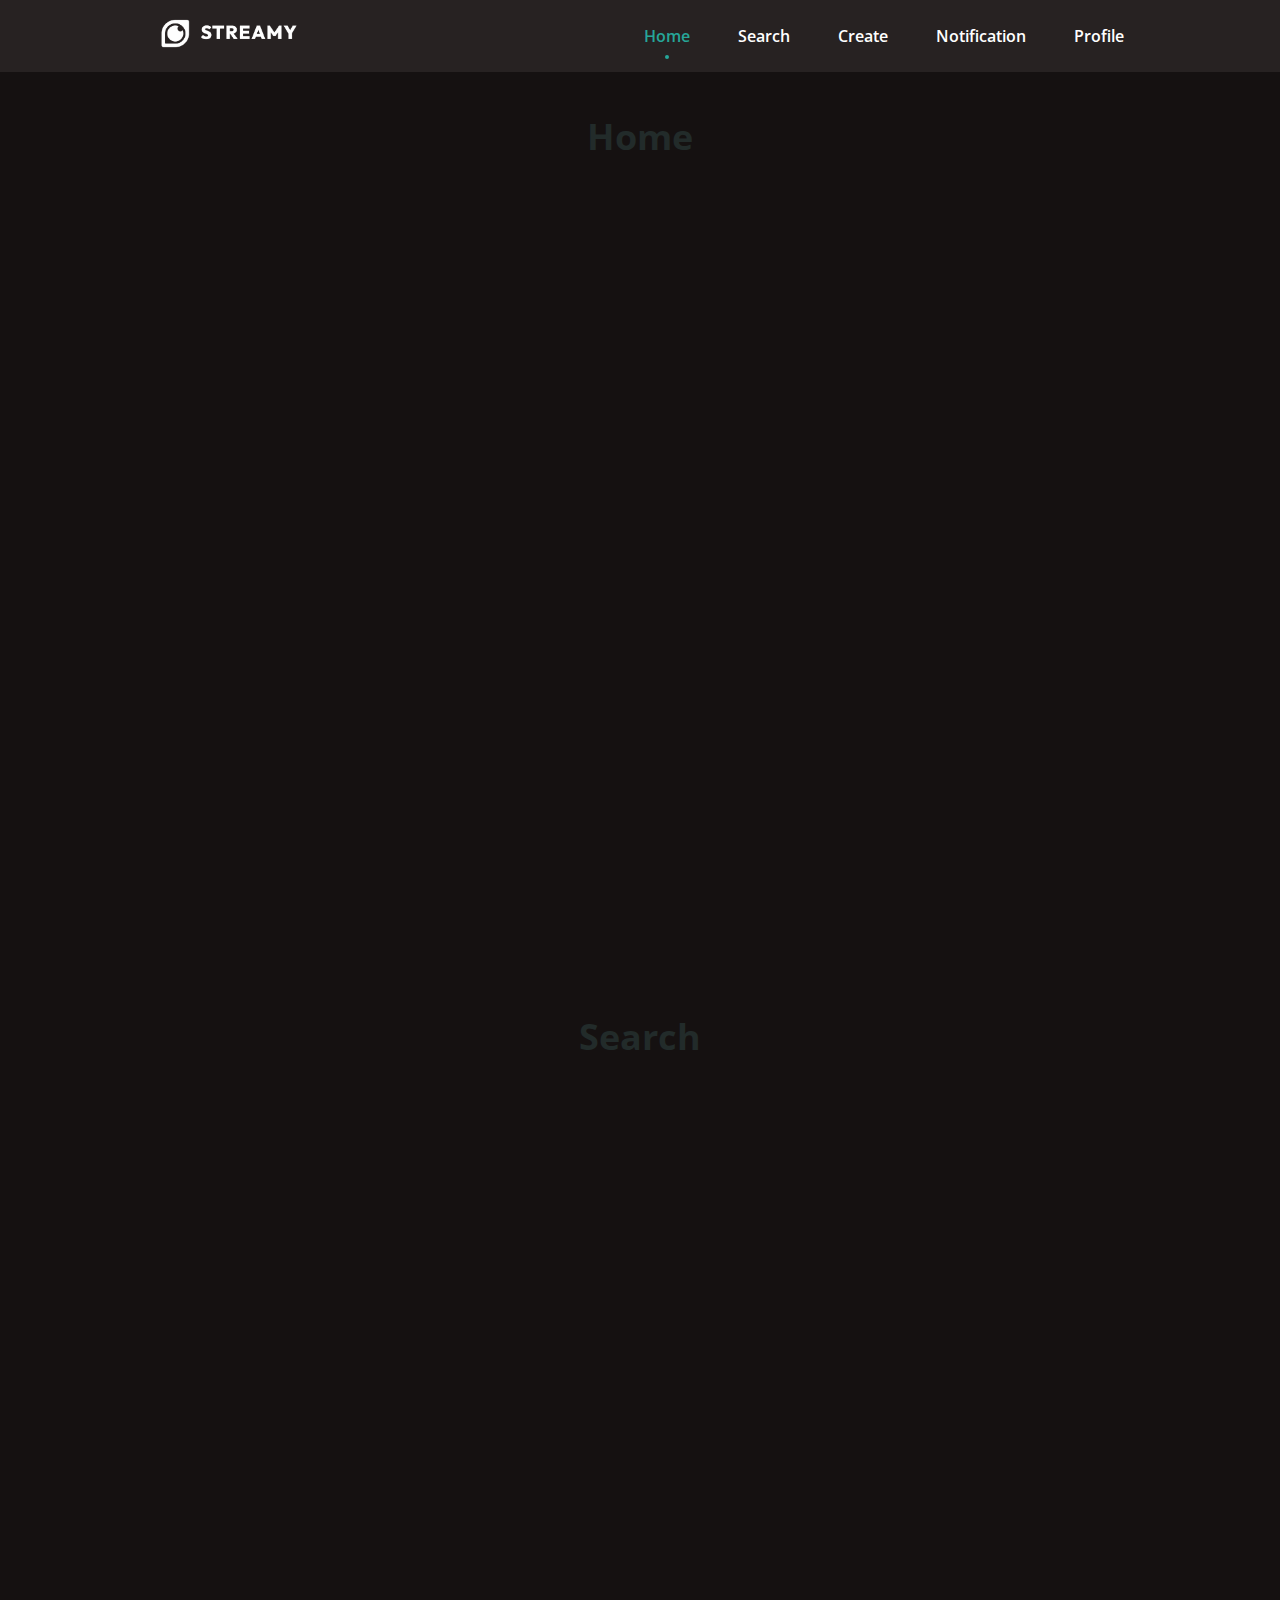
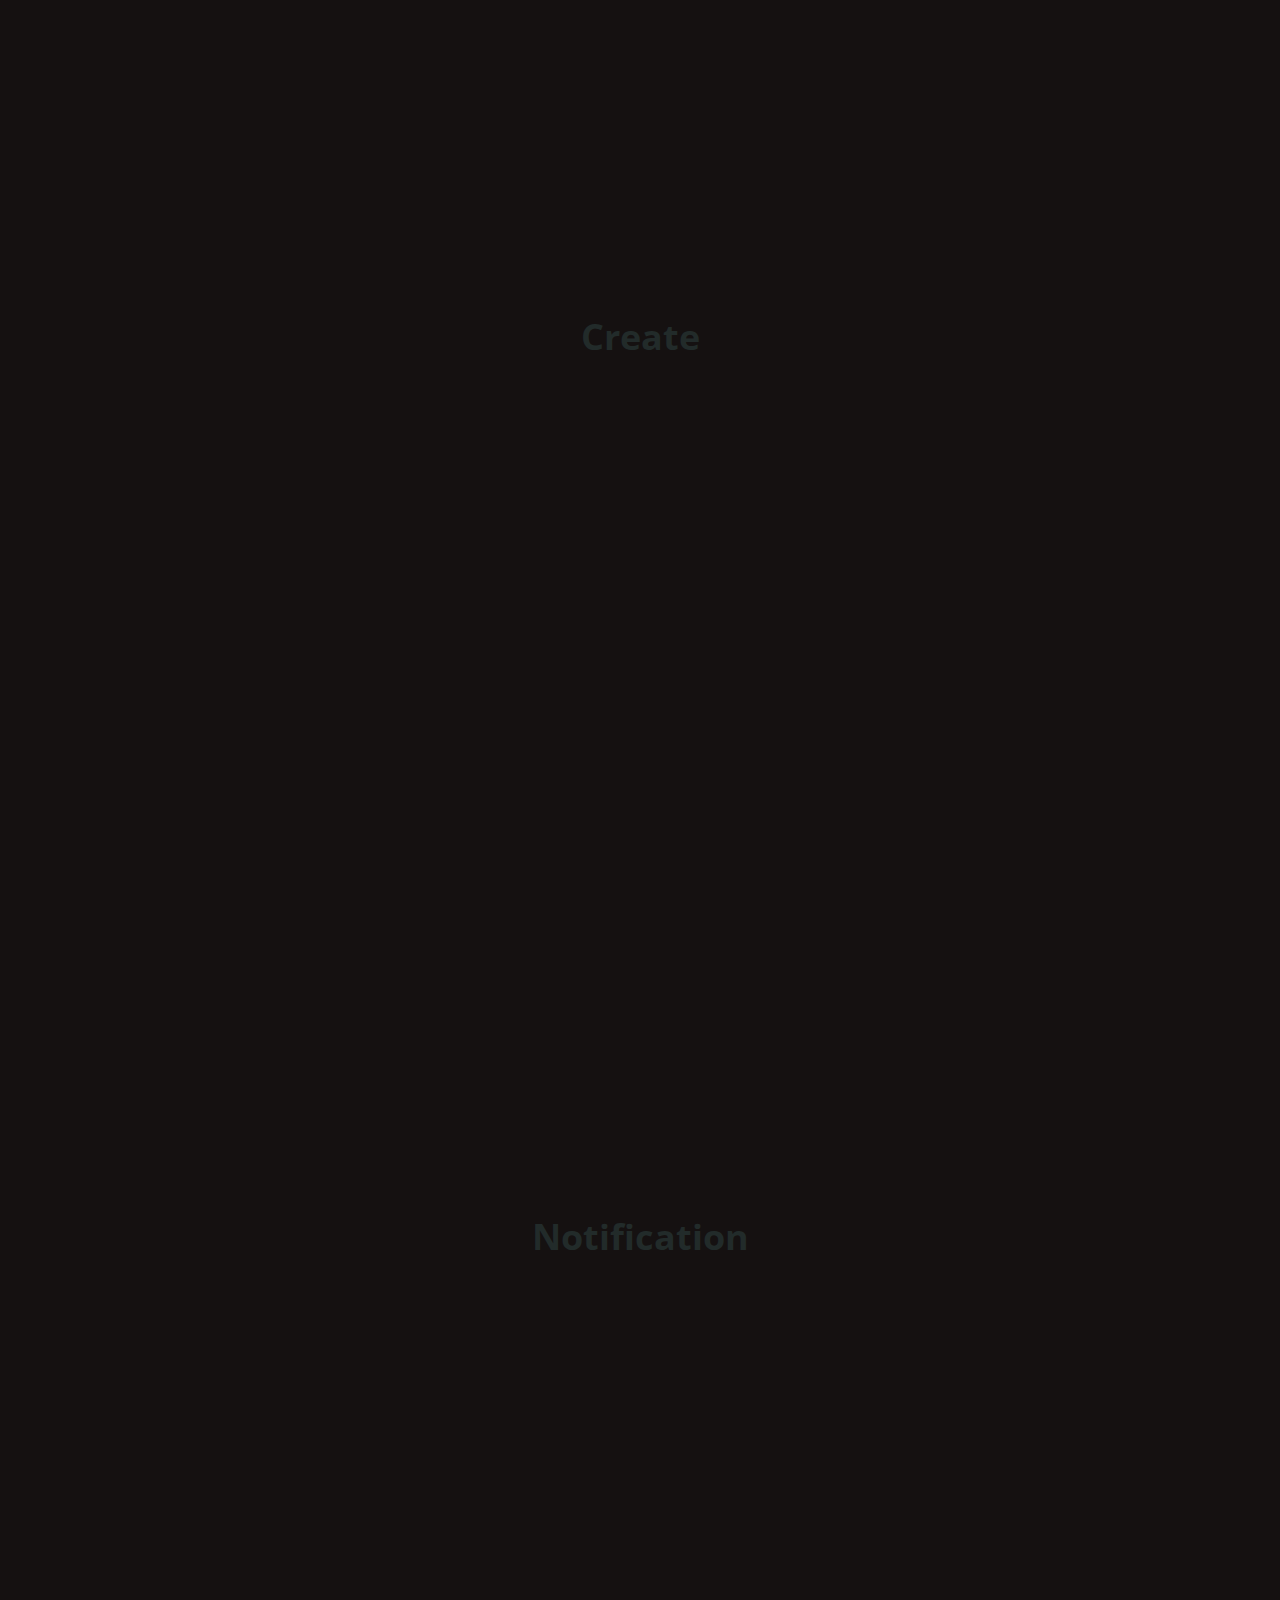
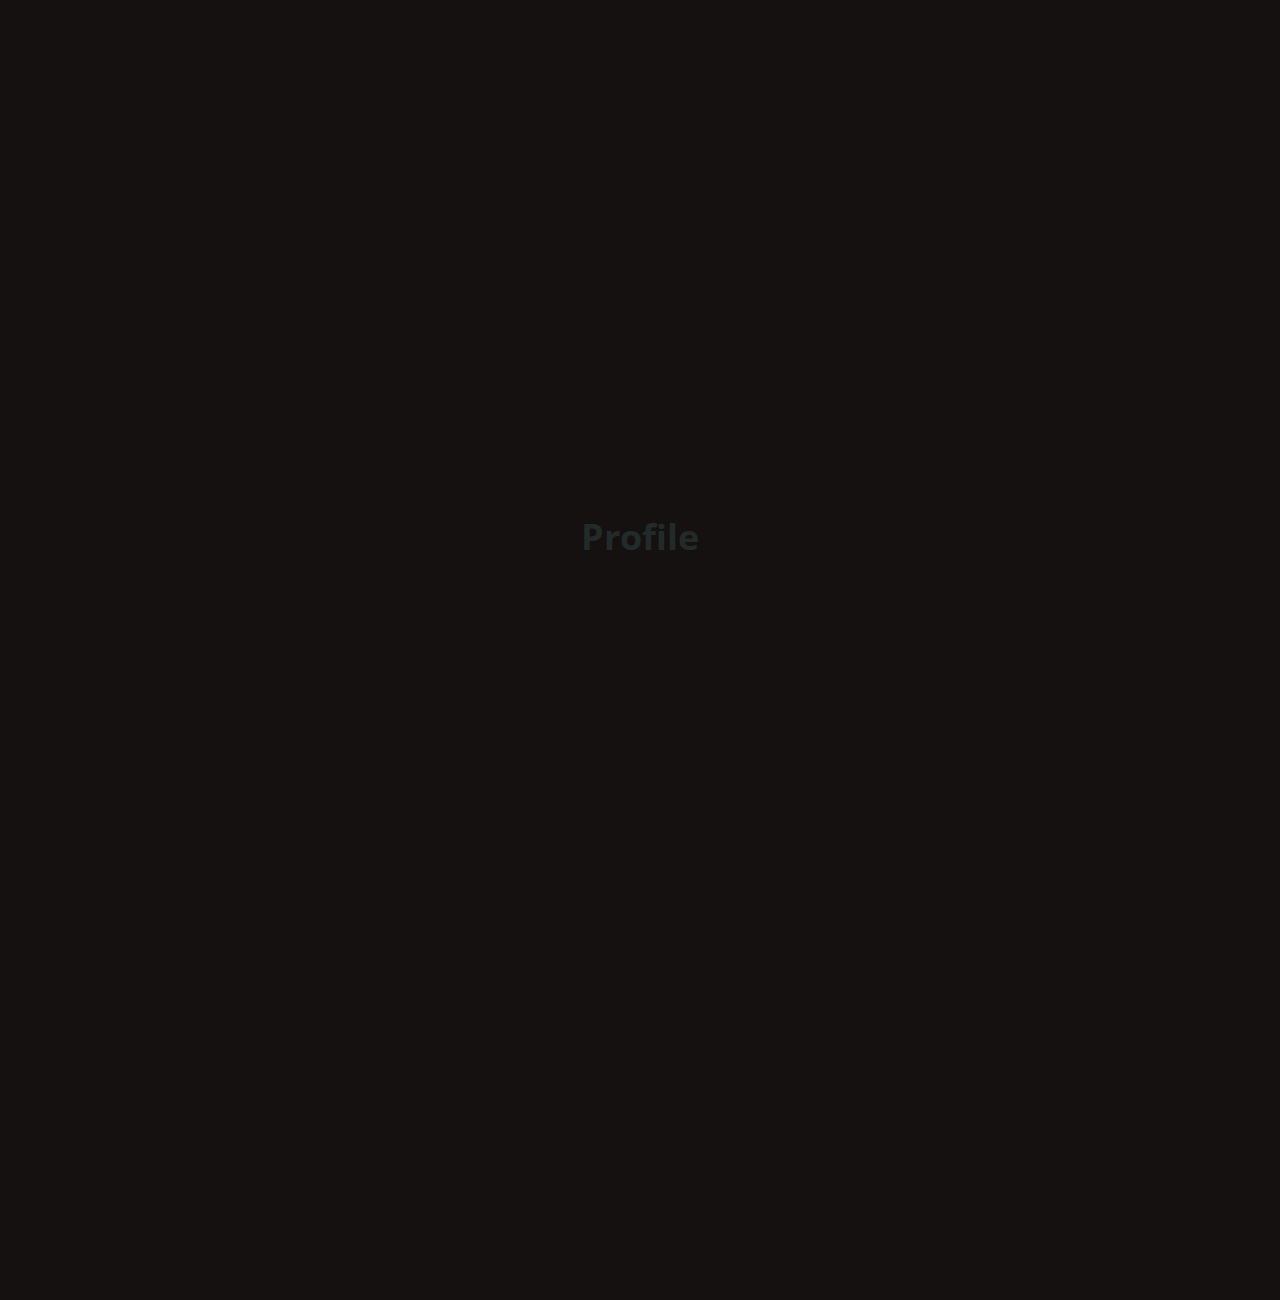
==== app/index.html @ d418811a "first" ====
<!DOCTYPE html>
    <html lang="en">
    <head>
        <meta charset="UTF-8">
        <meta name="viewport" content="width=device-width, initial-scale=1.0">

        <!--=============== BOXICONS ===============-->
        <link rel="stylesheet" href="https://cdn.jsdelivr.net/npm/boxicons@latest/css/boxicons.min.css">

        <!--=============== CSS ===============-->
        <link rel="stylesheet" href="assets/css/styles.css">

        <title>Streamy</title>
    </head>
    <body>
        <!--=============== HEADER ===============-->
        <header class="header" id="header">
            <nav class="nav container">
                <a href="#" class="nav__logo">
                    <img src="./assets/img/logo1.png" alt="Streamy Logo" style="width: 30%;">
                </a>
                

                <div class="nav__menu" id="nav-menu">
                    <ul class="nav__list">
                        <li class="nav__item">
                            <a href="#home" class="nav__link active-link">
                                <i class='bx  nav__icon'><img src="./assets/img/5.png" alt="" class="nav__img"></i>
                                <span class="nav__name">Home</span>
                            </a>
                        </li>
                    

                        <li class="nav__item">
                            <a href="#search" class="nav__link">
                                <i class='bx  nav__icon'><img src="./assets/img/1.png" alt="" class="nav__img"></i>
                                <span class="nav__name">Search</span>
                            </a>
                        </li>

                        
                        <li class="nav__item">
                            <a href="#create" class="nav__link">
                                <i class='bx  nav__icon'><img src="./assets/img/3.png" alt="" class="nav__img"></i>
                                <span class="nav__name">Create</span>
                            </a>
                        </li>

                        <li class="nav__item">
                            <a href="#notification" class="nav__link">
                                <i class='bx  nav__icon'><img src="./assets/img/6.png" alt="" class="nav__img"></i>
                                <span class="nav__name">Notification</span>
                            </a>
                        </li>

                        <li class="nav__item">
                            <a href="#profile" class="nav__link">
                                <i class='bx  nav__icon'><img src="./assets/img/2.png" alt="" class="nav__img"></i>
                                <span class="nav__name">Profile</span>
                            </a>
                        </li>
                        

                    </ul>
                </div>
                
            <ul class="nav__list" id="tab">
                <li class="nav__item">
                    <a href="#trending" class="nav__link active-link" style="padding-right: 10px;" >
                        <span class="nav__name1">Trending</span>
                    </a>
                </li>

                <li class="nav__item" style="padding-right: 10px;">
                    <a href="#follow" class="nav__link">
                        <span class="nav__name1">Follow</span>
                    </a>
                </li>

                <li class="nav__item" style="padding-right: 10px;">
                    <a href="#follow" class="nav__link">
                        <span class="nav__name1">Nearby</span>
                    </a>
                </li>           
            </ul>

            </nav>
        </header>

        <main>
            <!--=============== HOME ===============-->
            <section class="container section section__height" id="home">
                <h2 class="section__title">Home</h2>
            </section>

            <!--=============== ABOUT ===============-->
            <section class="container section section__height" id="search">
                <h2 class="section__title">Search</h2>
            </section>

            <!--=============== SKILLS ===============-->
            <section class="container section section__height" id="create">
                <h2 class="section__title">Create</h2>
            </section>

            <!--=============== PORTFOLIO ===============-->
            <section class="container section section__height" id="notification">
                <h2 class="section__title">Notification</h2>
            </section>

            <!--=============== CONTACTME ===============-->
            <section class="container section section__height" id="profile">
                <h2 class="section__title">Profile</h2>
            </section>
        </main>
        

        <!--=============== MAIN JS ===============-->
        <script src="assets/js/main.js"></script>
    </body>
</html>
---- app/assets/css/styles.css ----
/*=============== GOOGLE FONTS ===============*/
@import url("https://fonts.googleapis.com/css2?family=Open+Sans:wght@400;600&display=swap");

/*=============== VARIABLES CSS ===============*/
:root {
  --header-height: 3rem;

  /*========== Colors ==========*/
  --hue: 174;
  --sat: 63%;
  --first-color: hsl(var(--hue), var(--sat), 40%);
  --first-color-alt: hsl(var(--hue), var(--sat), 36%);
  --title-color: hsl(var(--hue), 12%, 15%);
  --text-color: hsl(var(--hue), 8%, 35%);
  --body-color: #151111;
  --container-color: #272222;

  /* --container-color: #151111; */
  /*========== Font and typography ==========*/
  --body-font: 'Open Sans', sans-serif;
  --h1-font-size: 1.5rem;
  --normal-font-size: .938rem;
  --tiny-font-size: .625rem;

  /*========== z index ==========*/
  --z-tooltip: 10;
  --z-fixed: 100;
}

@media screen and (min-width: 968px) {
  :root {
    --h1-font-size: 2.25rem;
    --normal-font-size: 1rem;
  }
}

/*=============== BASE ===============*/
* {
  box-sizing: border-box;
  padding: 0;
  margin: 0;
}

html {
  scroll-behavior: smooth;
}

body {
  margin: var(--header-height) 0 0 0;
  font-family: var(--body-font);
  font-size: var(--normal-font-size);
  background-color: var(--body-color);
  color: var(--text-color);
}

ul {
  list-style: none;
}

a {
  text-decoration: none;
}

img {
  max-width: 100%;
  height: auto;
}

/*=============== REUSABLE CSS CLASSES ===============*/
.section {
  padding: 4.5rem 0 2rem;
}

.section__title {
  font-size: var(--h1-font-size);
  color: var(--title-color);
  text-align: center;
  margin-bottom: 1.5rem;
}

.section__height {
  height: 100vh;
}

/*=============== LAYOUT ===============*/
.container {
  max-width: 968px;
  margin-left: 1rem;
  margin-right: 1rem;
}

/*=============== HEADER ===============*/
.header {
  position: fixed;
  top: 0;
  left: 0;
  width: 100%;
  background-color: var(--container-color);
  z-index: var(--z-fixed);
  transition: .4s;
}

/*=============== NAV ===============*/
.nav {
  height: var(--header-height);
  display: flex;
  justify-content: space-between;
  align-items: center;
}

.nav__img {
  width: 32px;
  border-radius: 50%;
}

.nav__logo {
  color: var(--title-color);
  font-weight: 600;
}

@media screen and (max-width: 767px) {
  .nav__menu {
    position: fixed;
    bottom: 0;
    left: 0;
    background-color: var(--container-color);
    box-shadow: 0 -1px 12px hsla(var(--hue), var(--sat), 15%, 0.15);
    width: 100%;
    height: 4rem;
    padding: 0 1rem;
    display: grid;
    align-content: center;
    border-radius: 1.25rem 1.25rem 0 0;
    transition: .4s;
  }
}

.nav__list, 
.nav__link {
  display: flex;
}

.nav__link {
  flex-direction: column;
  align-items: center;
  row-gap: 4px;
  color:#fff;
  font-weight: 600;
}

.nav__list {
  justify-content: space-around;
}

.nav__name {
  font-size: var(--tiny-font-size);
  /* display: none;*/ /* Minimalist design, hidden labels */
}



.nav__icon {
  font-size: 1.5rem;
}

/*Active link*/
.active-link {
  position: relative;
  color: var(--first-color);
  transition: .3s;
}

/* Minimalist design, active link */
/* .active-link::before{
  content: '';
  position: absolute;
  bottom: -.5rem;
  width: 4px;
  height: 4px;
  background-color: var(--first-color);
  border-radius: 50%;
} */

/* Change background header */
.scroll-header {
  box-shadow: 0 1px 12px hsla(var(--hue), var(--sat), 15%, 0.15);
}

/*=============== MEDIA QUERIES ===============*/
/* For small devices */
/* Remove if you choose, the minimalist design */
@media screen and (max-width: 320px) {
  .nav__name {
    display: none;
  }
}

/* For medium devices */
@media screen and (min-width: 576px) {
  .nav__list {
    justify-content: center;
    column-gap: 3rem;
  }
}

@media screen and (max-width: 768px) {
  .nav__name {
      display: none;
  }
}


@media screen and (min-width: 767px) {
  body {
    margin: 0;
  }
  .section {
    padding: 7rem 0 2rem;
  }
  .nav {
    height: calc(var(--header-height) + 1.5rem); /* 4.5rem */
  }
  .nav__img {
    display: none;
  }
  .nav__icon {
    display: none;
  }
  .nav__name {
    font-size: var(--normal-font-size);
    color
    /* display: block; */ /* Minimalist design, visible labels */
  }
  .nav__link:hover {
    color: var(--first-color);
  }

  /* First design, remove if you choose the minimalist design */
  .active-link::before {
    content: '';
    position: absolute;
    bottom: -.75rem;
    width: 4px;
    height: 4px;
    background-color: var(--first-color);
    border-radius: 50%;
  }

  /* Minimalist design */
  /* .active-link::before{
      bottom: -.75rem;
  } */
}

/* For large devices */
@media screen and (min-width: 1024px) {
  .container {
    margin-left: auto;
    margin-right: auto;
  }
}


/* Media query untuk layar ponsel */
@media screen and (max-width: 768px) {
  #tab {
    display: flex; /* Mengatur kontainer ul menggunakan flexbox */
    justify-content: space-between; /* Menyebarkan item-item di sepanjang kontainer */
    padding: 0; 
    gap: 20px;
    font-size:12px;/* Menghilangkan padding untuk menghindari spasi di sisi */
  }
}

/* Media query untuk layar laptop */
@media screen and (min-width: 769px) {
  #tab {
      display: none; /* Sembunyikan elemen di layar laptop */
  }
}
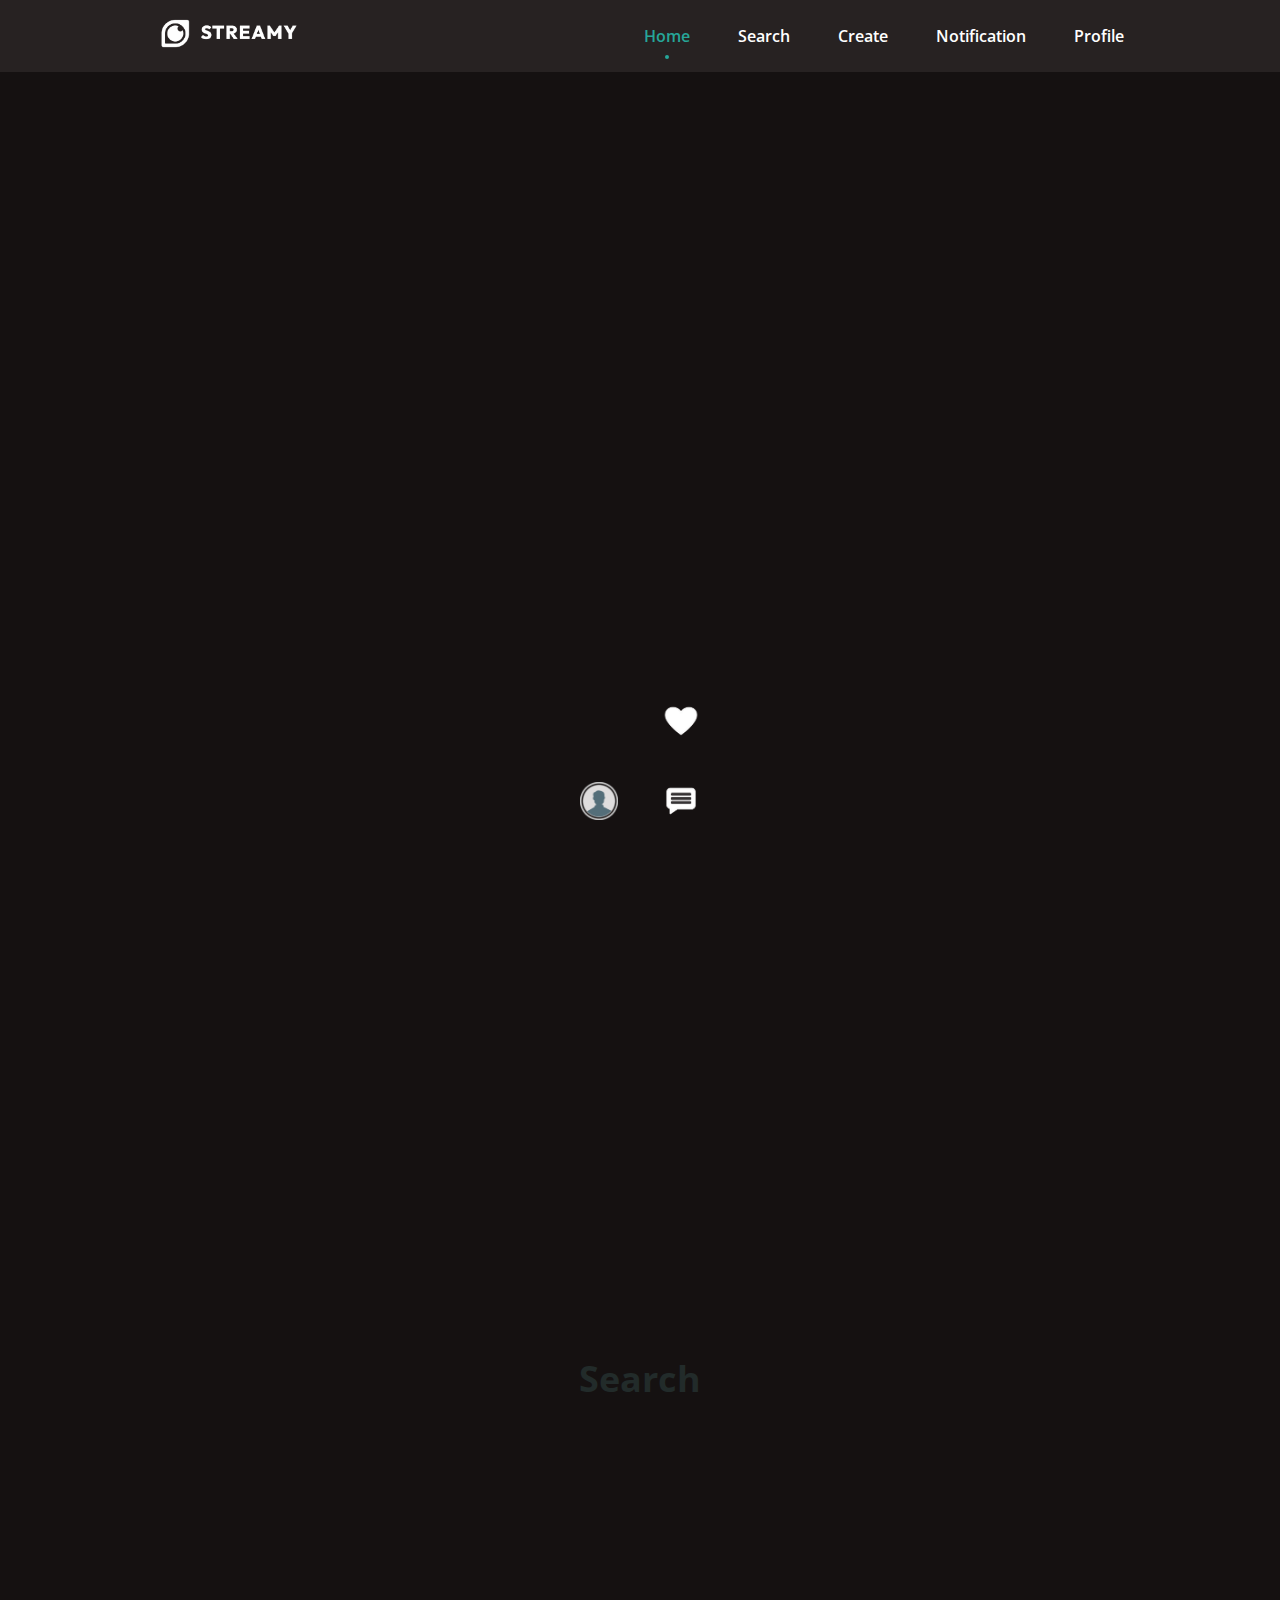
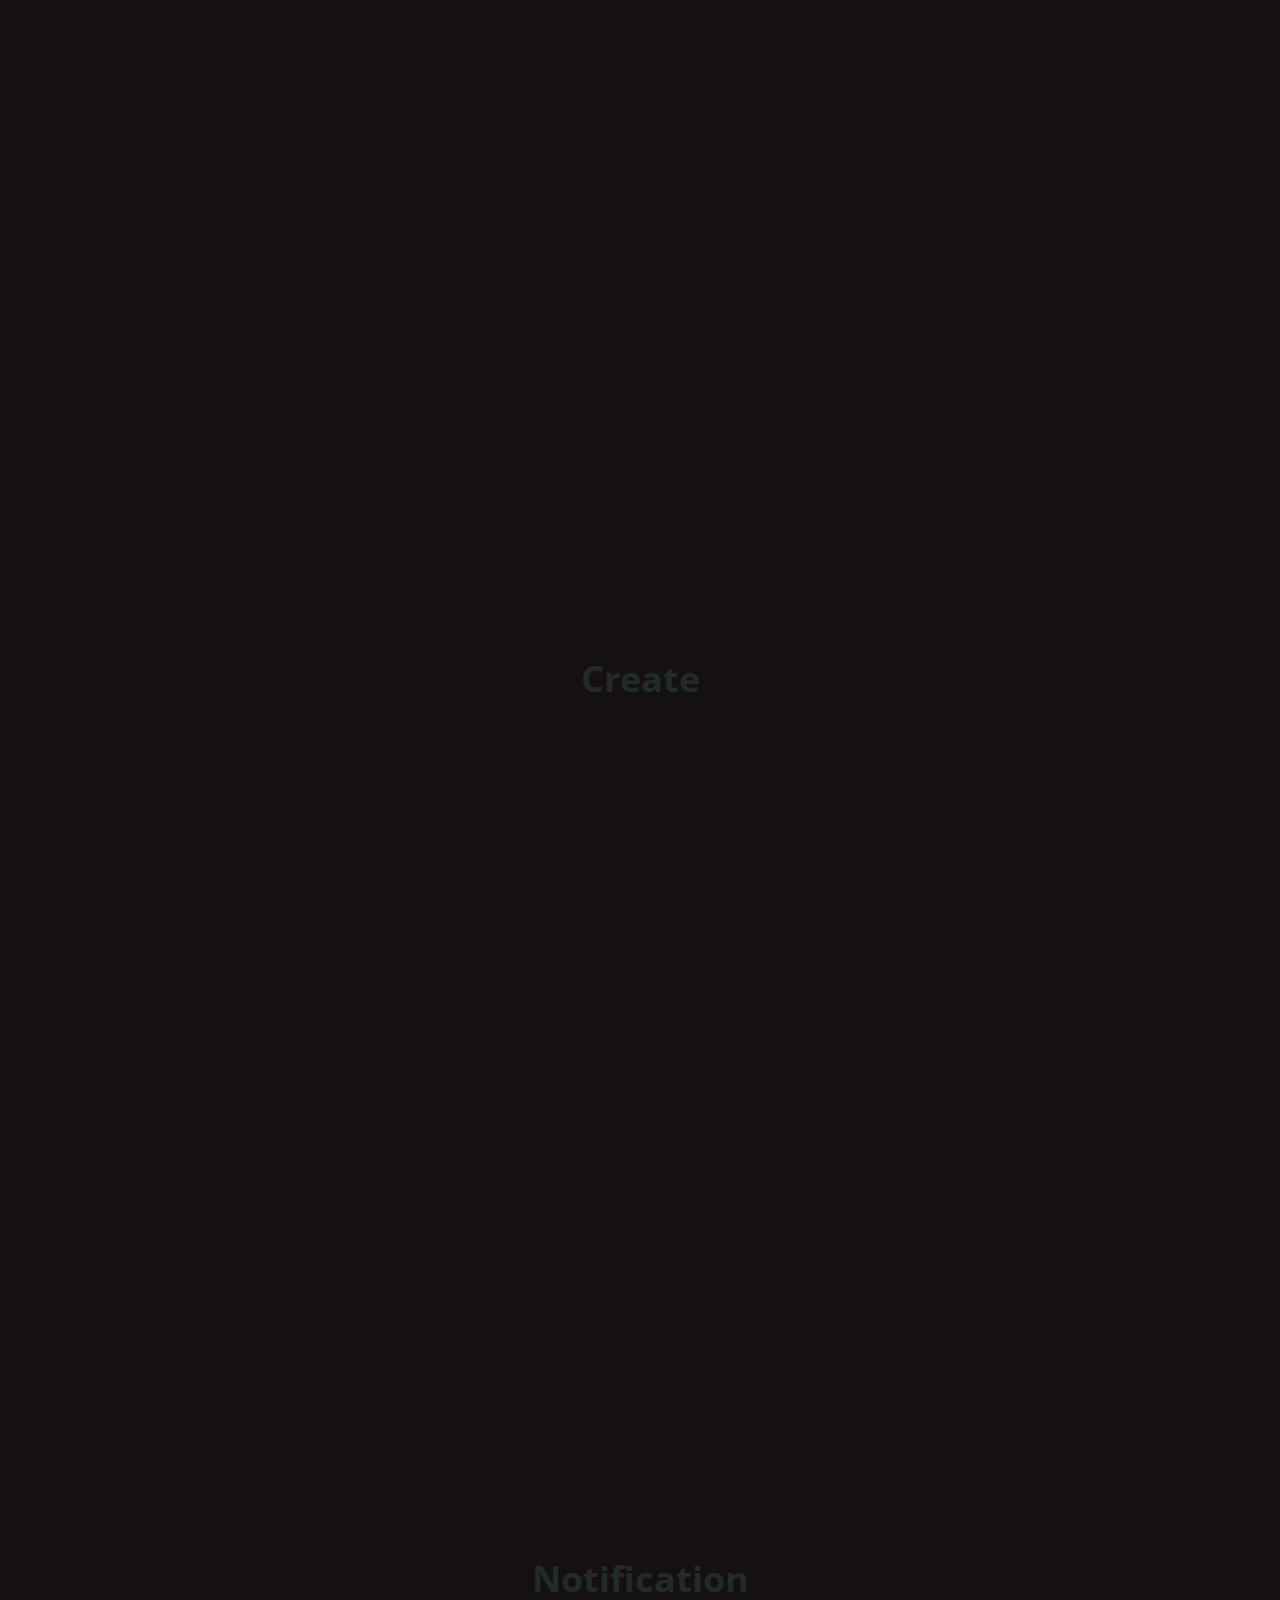
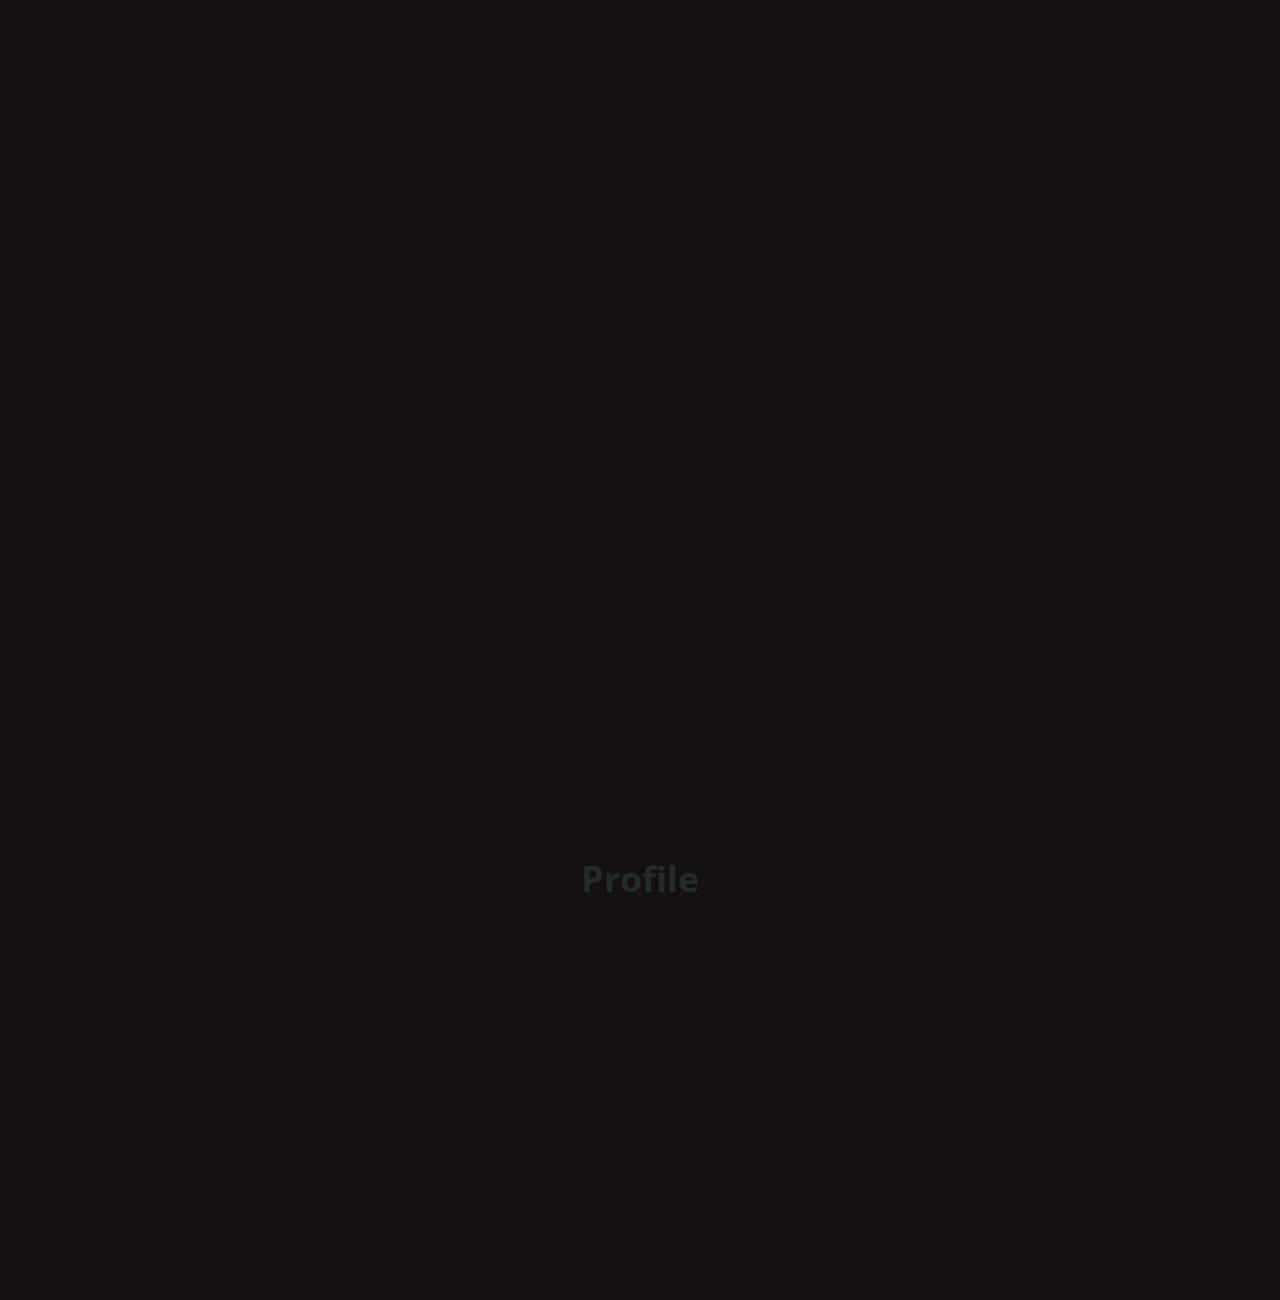
==== commit 1c6de7a9: "video3" ====
--- a/app/index.html
+++ b/app/index.html
@@ -90,7 +90,22 @@
         <main>
             <!--=============== HOME ===============-->
             <section class="container section section__height" id="home">
-                <h2 class="section__title">Home</h2>
+                <div class="video-container">
+                    <div class="icon-container">
+                        <img src="./assets/img/like.png" alt="" class="icon icon1">
+                       
+                    </div>
+                    <div class="icon-container">
+                        <img src="./assets/img/comen.png" alt="" class="icon icon2">
+                 
+                    </div>
+                    <div class="icon-container">
+                        <img src="./assets/img/2.png" alt="" class="icon icon3">
+                    </div>
+                    <video  autoplay loop muted >
+                        <source src="./assets/img/pantai.mp4" type="video/mp4">
+                    </video>            
+                </div>
             </section>
 
             <!--=============== ABOUT ===============-->
--- a/app/assets/css/styles.css
+++ b/app/assets/css/styles.css
@@ -87,6 +87,10 @@
   max-width: 968px;
   margin-left: 1rem;
   margin-right: 1rem;
+  display: flex;
+  justify-content: center;
+  align-items: center;
+  height: 100vh; 
 }
 
 /*=============== HEADER ===============*/
@@ -278,3 +282,67 @@
       display: none; /* Sembunyikan elemen di layar laptop */
   }
 }
+
+
+.video-container {
+      max-width: 100%; /* agar video tidak melebihi lebar layar */
+  }
+
+  .video-container video {
+      position: absolute;
+      top: 0;
+      left: 0;
+      width: 100%;
+      height: 100%;
+  }
+
+  .icon {
+    position: absolute;
+    z-index: 10;
+    cursor:pointer; /* Ensure the icons appear above the video */
+}
+
+.icon1 {
+  bottom: 160px; /* Adjust the distance from the top for the first icon */
+  right: 580px  ;
+    width:3%; /* Adjust the distance from the left for the first icon */
+}
+
+.icon2 {
+    bottom: 80px; /* Adjust the distance from the bottom for the second icon */
+    right: 580px;
+    width:3%; /* Adjust the distance from the right for the second icon */
+}
+
+.icon3 {
+  bottom: 80px; /* Adjust the distance from the bottom for the second icon */
+  left: 580px;
+  width:3%; /* Adjust the distance from the right for the second icon */
+}
+
+
+  @media screen and (max-width: 768px) {
+      .video-container {
+          max-width: none; /* lepaskan batasan lebar */
+      }
+
+      .icon1 {
+        bottom: 150px; /* Adjust the distance from the top for the first icon */
+        right: 20px;
+          width:10%; /* Adjust the distance from the left for the first icon */
+      }
+      
+      .icon2 {
+          bottom: 80px; /* Adjust the distance from the bottom for the second icon */
+          right: 20px;
+          width:10%; /* Adjust the distance from the right for the second icon */
+      }
+      
+      .icon3 {
+        bottom: 80px; /* Adjust the distance from the bottom for the second icon */
+        left: 20px;
+        width:10%; /* Adjust the distance from the right for the second icon */
+      }
+  }
+
+
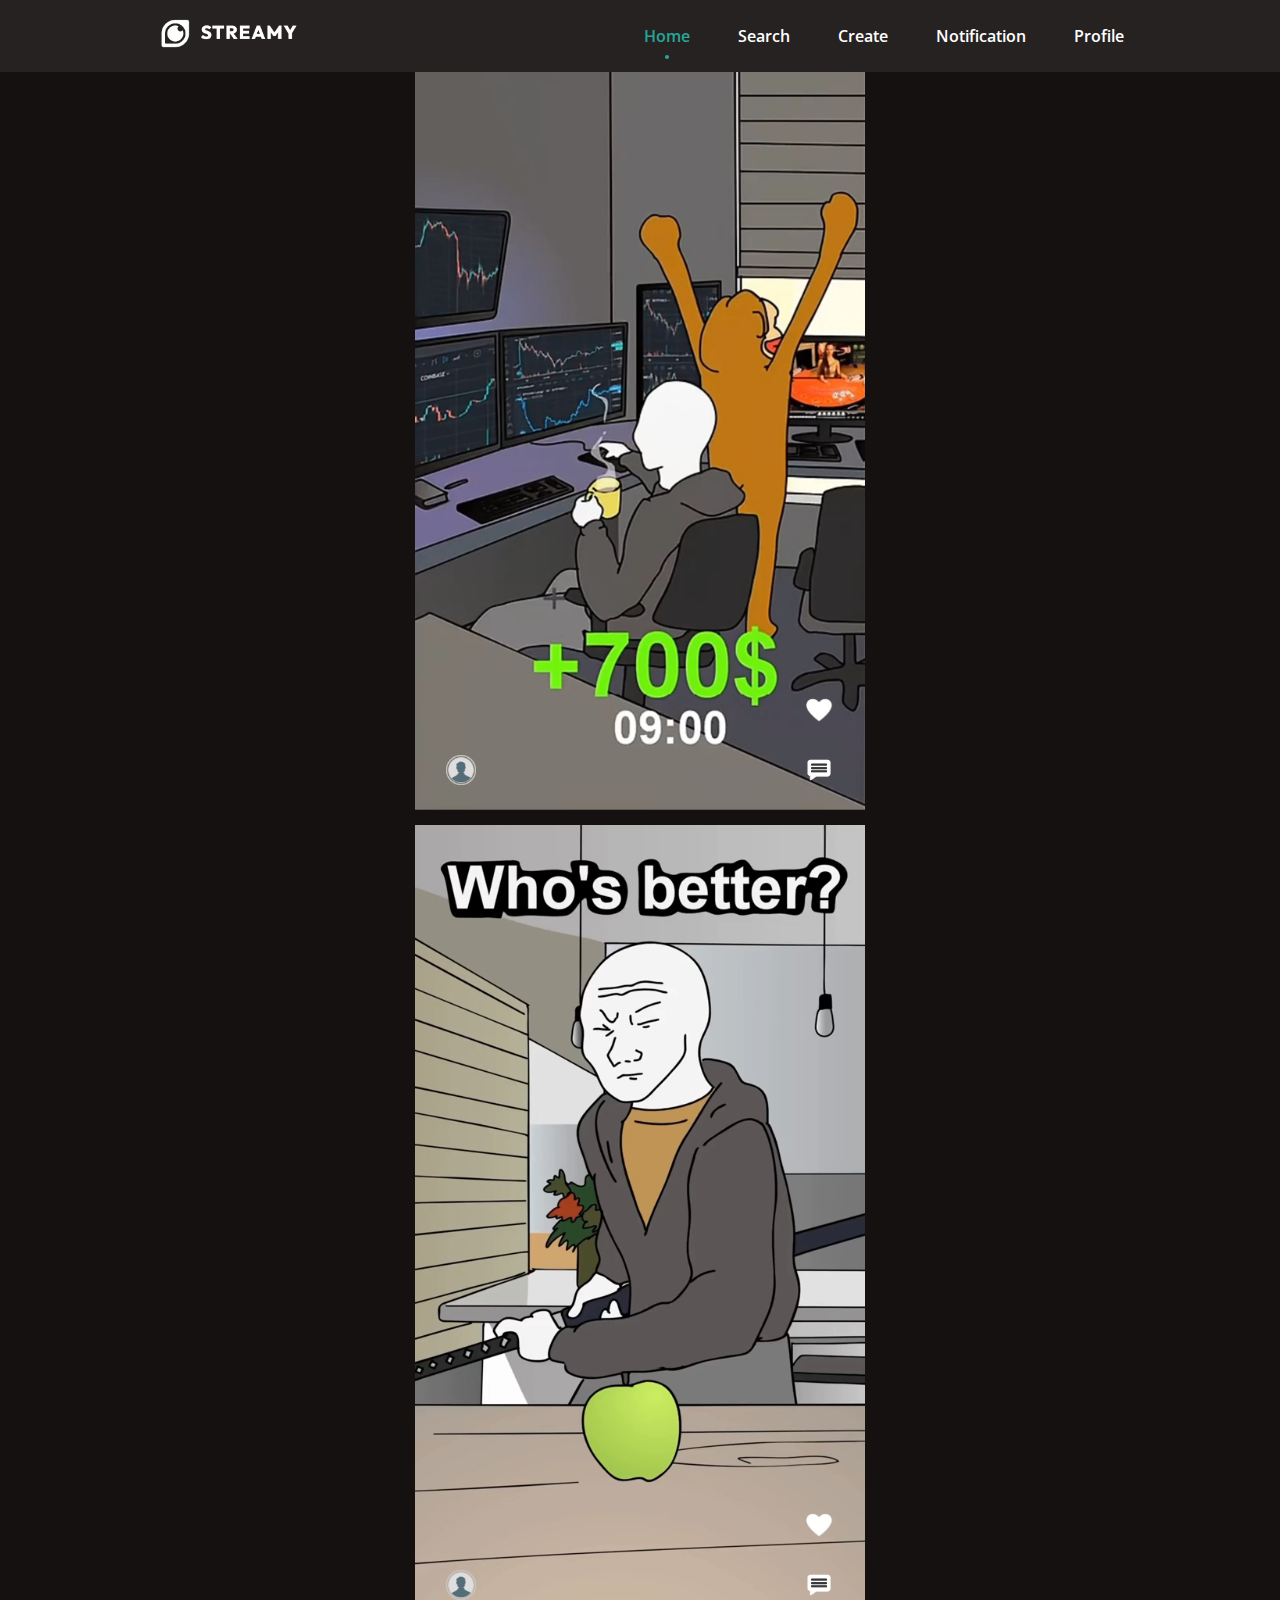
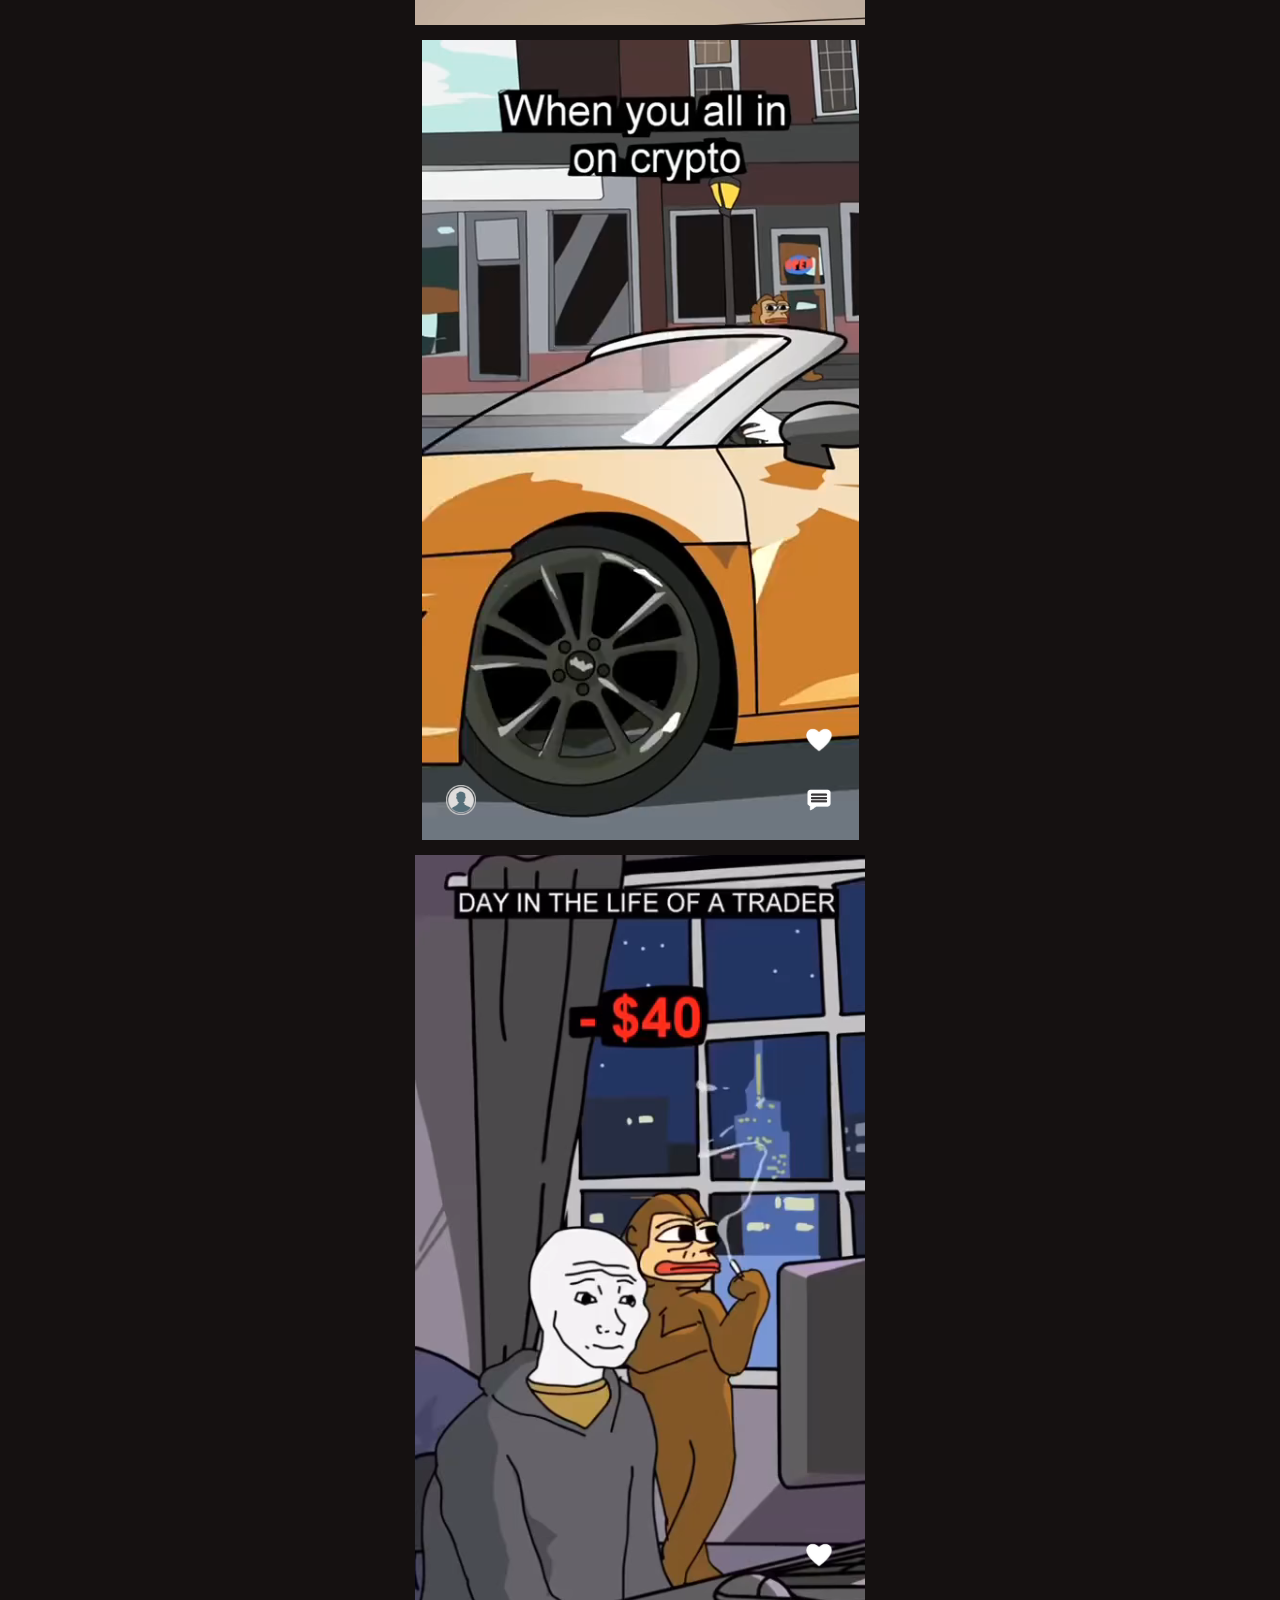
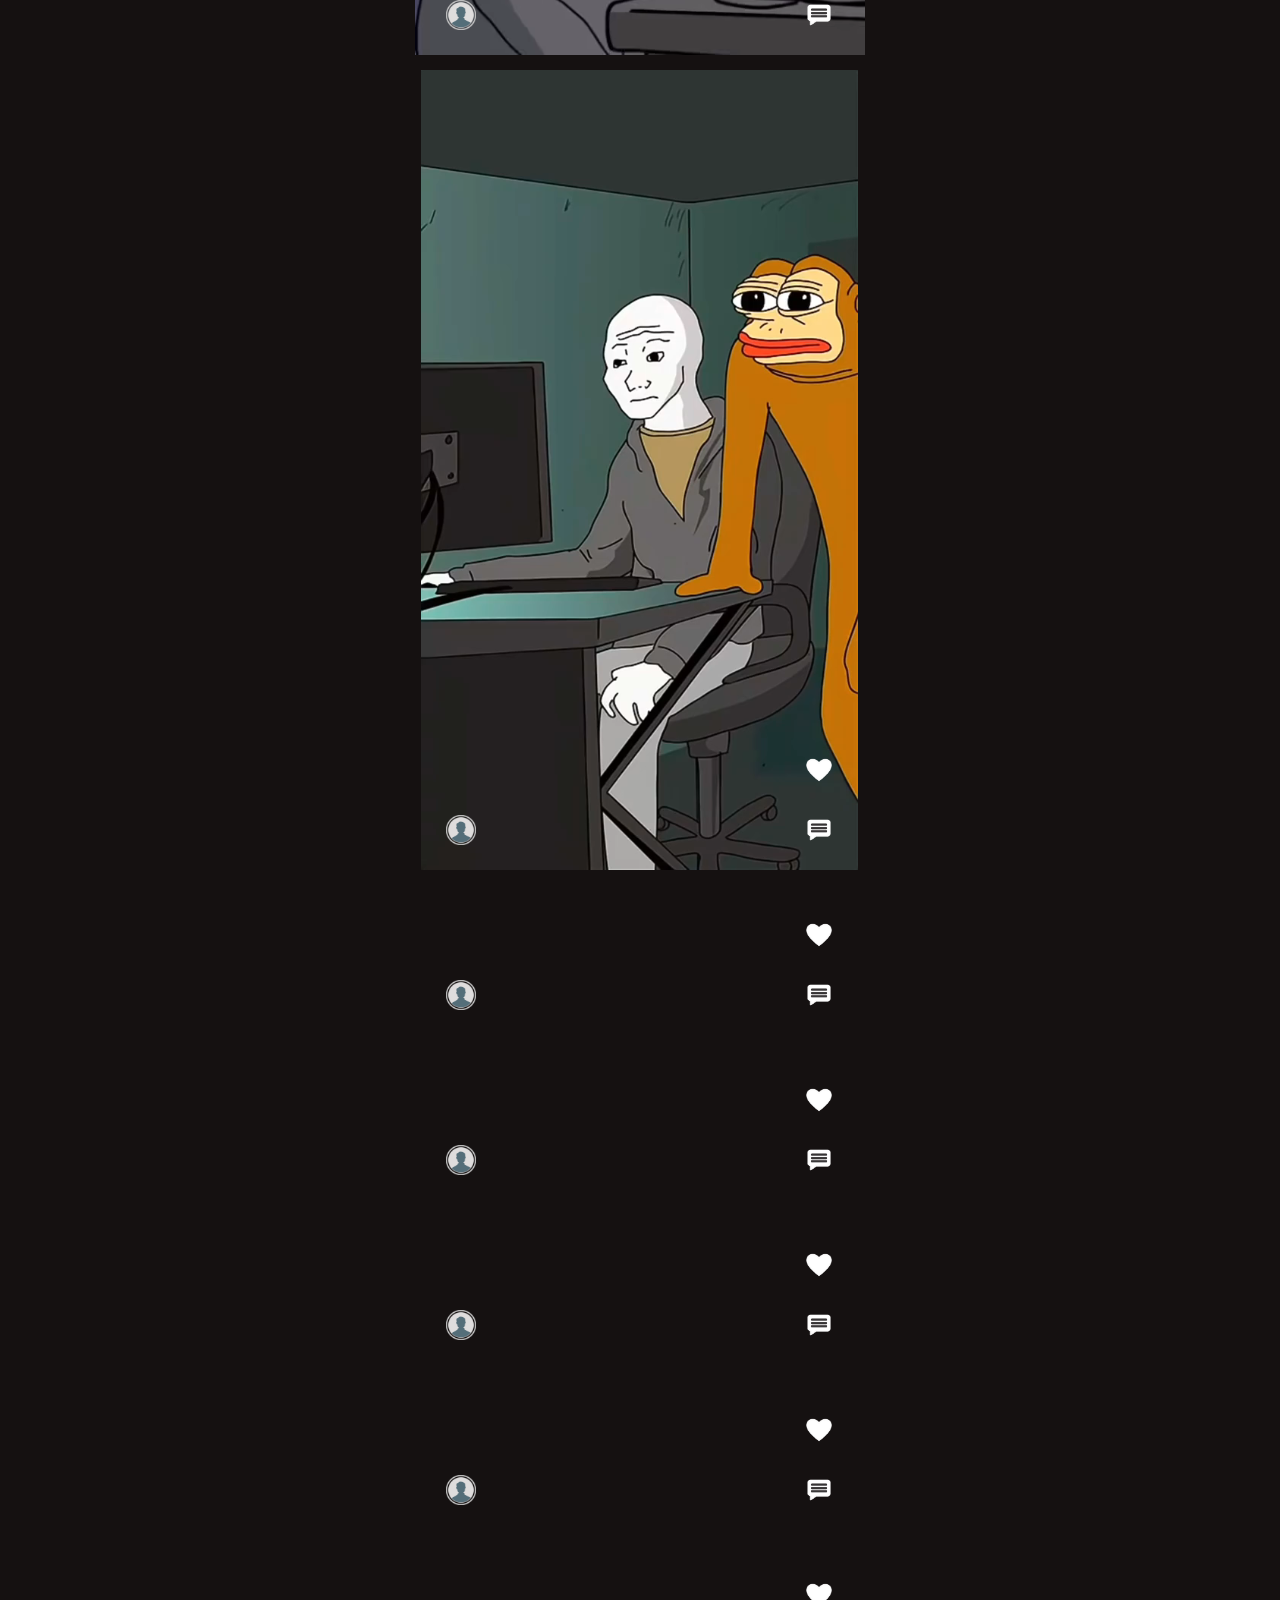
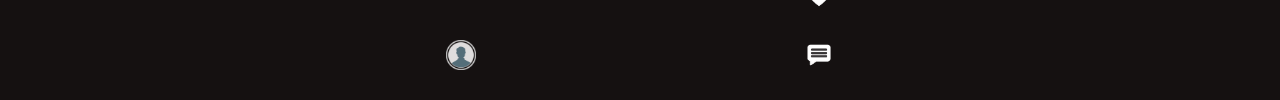
==== commit f7741e5d: "vidio 6" ====
--- a/app/index.html
+++ b/app/index.html
@@ -88,49 +88,103 @@
         </header>
 
         <main>
-            <!--=============== HOME ===============-->
             <section class="container section section__height" id="home">
-                <div class="video-container">
-                    <div class="icon-container">
-                        <img src="./assets/img/like.png" alt="" class="icon icon1">
-                       
-                    </div>
-                    <div class="icon-container">
-                        <img src="./assets/img/comen.png" alt="" class="icon icon2">
-                 
-                    </div>
-                    <div class="icon-container">
-                        <img src="./assets/img/2.png" alt="" class="icon icon3">
-                    </div>
-                    <video  autoplay loop muted >
-                        <source src="./assets/img/pantai.mp4" type="video/mp4">
-                    </video>            
+               <div class="featured__container grid">
+                    <article class="featured__card">
+                        <video autoplay loop muted >
+                            <source src="./assets/img/v1.mp4" type="video/mp4">
+                        </video>
+                        <img src="./assets/img/like.png" class="icon1" alt="Icon">       
+                        <img src="./assets/img/comen.png" class="icon2" alt="Icon">          
+                        <img src="./assets/img/2.png" class="icon3" alt="Icon">   
+                    </article>
+
+                    <article class="featured__card">
+                        <video autoplay loop muted >
+                            <source src="./assets/img/v2.mp4" type="video/mp4">
+                        </video>   
+                        <img src="./assets/img/like.png" class="icon1" alt="Icon">       
+                        <img src="./assets/img/comen.png" class="icon2" alt="Icon"> 
+                        <img src="./assets/img/2.png" class="icon3" alt="Icon">                     
+                    </article>
+
+                    <article class="featured__card">
+                        <video autoplay loop muted >
+                            <source src="./assets/img/v3.mp4" type="video/mp4">
+                        </video>   
+                        <img src="./assets/img/like.png" class="icon1" alt="Icon">       
+                        <img src="./assets/img/comen.png" class="icon2" alt="Icon">
+                        <img src="./assets/img/2.png" class="icon3" alt="Icon">              
+                    </article>
+
+                    <article class="featured__card">
+                        <video autoplay loop muted >
+                            <source src="./assets/img/v4.mp4" type="video/mp4">
+                        </video>  
+                        <img src="./assets/img/like.png" class="icon1" alt="Icon">       
+                        <img src="./assets/img/comen.png" class="icon2" alt="Icon">   
+                        <img src="./assets/img/2.png" class="icon3" alt="Icon">            
+                    </article>
+
+                    <article class="featured__card">
+                        <video autoplay loop muted >
+                            <source src="./assets/img/v5.mp4" type="video/mp4">
+                        </video>  
+                        <img src="./assets/img/like.png" class="icon1" alt="Icon">       
+                        <img src="./assets/img/comen.png" class="icon2" alt="Icon">   
+                        <img src="./assets/img/2.png" class="icon3" alt="Icon">   
+                    </article>
+
+                    <article class="featured__card">
+                        <video autoplay loop muted >
+                            <source src="./assets/img/v6.mp4" type="video/mp4">
+                        </video>  
+                        <img src="./assets/img/like.png" class="icon1" alt="Icon">       
+                        <img src="./assets/img/comen.png" class="icon2" alt="Icon"> 
+                        <img src="./assets/img/2.png" class="icon3" alt="Icon">     
+                    </article>
+                    <article class="featured__card">
+                        <video autoplay loop muted >
+                            <source src="./assets/img/v7.mp4" type="video/mp4">
+                        </video>  
+                        <img src="./assets/img/like.png" class="icon1" alt="Icon">       
+                        <img src="./assets/img/comen.png" class="icon2" alt="Icon">  
+                        <img src="./assets/img/2.png" class="icon3" alt="Icon">    
+                    </article>
+                    <article class="featured__card">
+                        <video autoplay loop muted >
+                            <source src="./assets/img/v8.mp4" type="video/mp4">
+                        </video> 
+                        <img src="./assets/img/like.png" class="icon1" alt="Icon">       
+                        <img src="./assets/img/comen.png" class="icon2" alt="Icon">   
+                        <img src="./assets/img/2.png" class="icon3" alt="Icon">    
+                    </article>
+                    <article class="featured__card">
+                        <video autoplay loop muted >
+                            <source src="./assets/img/v9.mp4" type="video/mp4">
+                        </video>  
+                        <img src="./assets/img/like.png" class="icon1" alt="Icon">       
+                        <img src="./assets/img/comen.png" class="icon2" alt="Icon"> 
+                        <img src="./assets/img/2.png" class="icon3" alt="Icon">     
+                    </article>
+                    <article class="featured__card">
+                        <video autoplay loop muted >
+                            <source src="./assets/img/v10.mp4" type="video/mp4">
+                        </video>  
+                        <img src="./assets/img/like.png" class="icon1" alt="Icon">       
+                        <img src="./assets/img/comen.png" class="icon2" alt="Icon">   
+                        <img src="./assets/img/2.png" class="icon3" alt="Icon">   
+                    </article>
+
+                    
                 </div>
             </section>
-
-            <!--=============== ABOUT ===============-->
-            <section class="container section section__height" id="search">
-                <h2 class="section__title">Search</h2>
-            </section>
-
-            <!--=============== SKILLS ===============-->
-            <section class="container section section__height" id="create">
-                <h2 class="section__title">Create</h2>
-            </section>
-
-            <!--=============== PORTFOLIO ===============-->
-            <section class="container section section__height" id="notification">
-                <h2 class="section__title">Notification</h2>
-            </section>
-
-            <!--=============== CONTACTME ===============-->
-            <section class="container section section__height" id="profile">
-                <h2 class="section__title">Profile</h2>
-            </section>
+            
         </main>
         
 
         <!--=============== MAIN JS ===============-->
         <script src="assets/js/main.js"></script>
+        
     </body>
 </html>--- a/app/assets/css/styles.css
+++ b/app/assets/css/styles.css
@@ -68,7 +68,7 @@
 
 /*=============== REUSABLE CSS CLASSES ===============*/
 .section {
-  padding: 4.5rem 0 2rem;
+  /* padding: 4.5rem 0 2rem; */
 }
 
 .section__title {
@@ -87,7 +87,7 @@
   max-width: 968px;
   margin-left: 1rem;
   margin-right: 1rem;
-  display: flex;
+  /* display: flex; */
   justify-content: center;
   align-items: center;
   height: 100vh; 
@@ -219,7 +219,7 @@
     margin: 0;
   }
   .section {
-    padding: 7rem 0 2rem;
+    /* padding: 7rem 0 2rem; */
   }
   .nav {
     height: calc(var(--header-height) + 1.5rem); /* 4.5rem */
@@ -284,65 +284,94 @@
 }
 
 
-.video-container {
-      max-width: 100%; /* agar video tidak melebihi lebar layar */
-  }
-
-  .video-container video {
-      position: absolute;
-      top: 0;
-      left: 0;
-      width: 100%;
-      height: 100%;
-  }
-
-  .icon {
+
+.featured__container {
+  /* display: grid; */
+  grid-template-columns: repeat(auto-fit, minmax(300px, 1fr));
+  gap: 1rem;
+}
+
+.featured__card {
+  position: relative;
+  text-align: center;
+  /* background-color: var(--container-color); */
+  /* padding-top: 2rem; */
+  border: 1px solid var(--border-color);
+  overflow-y: hidden;
+  transition: .3s;
+  margin: 10px;
+}
+
+.featured__card video {
+  width: 100%;
+  height: auto;
+  max-height: 800px; /* Atur sesuai kebutuhan */
+}
+
+.icon1 {
+  position: absolute;
+  bottom: 90px;
+  right: 280px;
+  width: 30px; /* Sesuaikan ukuran ikon dengan kebutuhan Anda */
+  height: auto;
+  cursor:pointer;
+}
+
+.icon2 {
+  position: absolute;
+  bottom: 30px;
+  right: 280px;
+  width: 30px; /* Sesuaikan ukuran ikon dengan kebutuhan Anda */
+  height: auto;
+  cursor:pointer;
+}
+
+.icon3 {
+  position: absolute;
+  bottom: 30px;
+  left: 280px;
+  width: 30px; /* Sesuaikan ukuran ikon dengan kebutuhan Anda */
+  height: auto;
+  cursor:pointer;
+}
+
+@media screen and (max-width: 767px) {
+  .featured__container {
+    grid-template-columns: repeat(auto-fit, minmax(100%, 1fr));
+  }
+  
+  .featured__card {
+    /* Sesuaikan sesuai kebutuhan untuk tampilan di ponsel */
+  }
+  
+  .featured__card video {
+    max-height: none; /* Hapus batasan ketinggian maksimum */
+  }
+
+  .icon1 {
     position: absolute;
-    z-index: 10;
-    cursor:pointer; /* Ensure the icons appear above the video */
-}
-
-.icon1 {
-  bottom: 160px; /* Adjust the distance from the top for the first icon */
-  right: 580px  ;
-    width:3%; /* Adjust the distance from the left for the first icon */
-}
-
-.icon2 {
-    bottom: 80px; /* Adjust the distance from the bottom for the second icon */
-    right: 580px;
-    width:3%; /* Adjust the distance from the right for the second icon */
-}
-
-.icon3 {
-  bottom: 80px; /* Adjust the distance from the bottom for the second icon */
-  left: 580px;
-  width:3%; /* Adjust the distance from the right for the second icon */
-}
-
-
-  @media screen and (max-width: 768px) {
-      .video-container {
-          max-width: none; /* lepaskan batasan lebar */
-      }
-
-      .icon1 {
-        bottom: 150px; /* Adjust the distance from the top for the first icon */
-        right: 20px;
-          width:10%; /* Adjust the distance from the left for the first icon */
-      }
-      
-      .icon2 {
-          bottom: 80px; /* Adjust the distance from the bottom for the second icon */
-          right: 20px;
-          width:10%; /* Adjust the distance from the right for the second icon */
-      }
-      
-      .icon3 {
-        bottom: 80px; /* Adjust the distance from the bottom for the second icon */
-        left: 20px;
-        width:10%; /* Adjust the distance from the right for the second icon */
-      }
-  }
-
-
+    bottom: 90px;
+    right: 20px;
+    width: 30px; /* Sesuaikan ukuran ikon dengan kebutuhan Anda */
+    height: auto;
+    cursor:pointer;
+  }
+  
+  .icon2 {
+    position: absolute;
+    bottom: 30px;
+    right: 20px;
+    width: 30px; /* Sesuaikan ukuran ikon dengan kebutuhan Anda */
+    height: auto;
+    cursor:pointer;
+  }
+  
+  .icon3 {
+    position: absolute;
+    bottom: 30px;
+    left: 20px;
+    width: 30px; /* Sesuaikan ukuran ikon dengan kebutuhan Anda */
+    height: auto;
+    cursor:pointer;
+  }
+}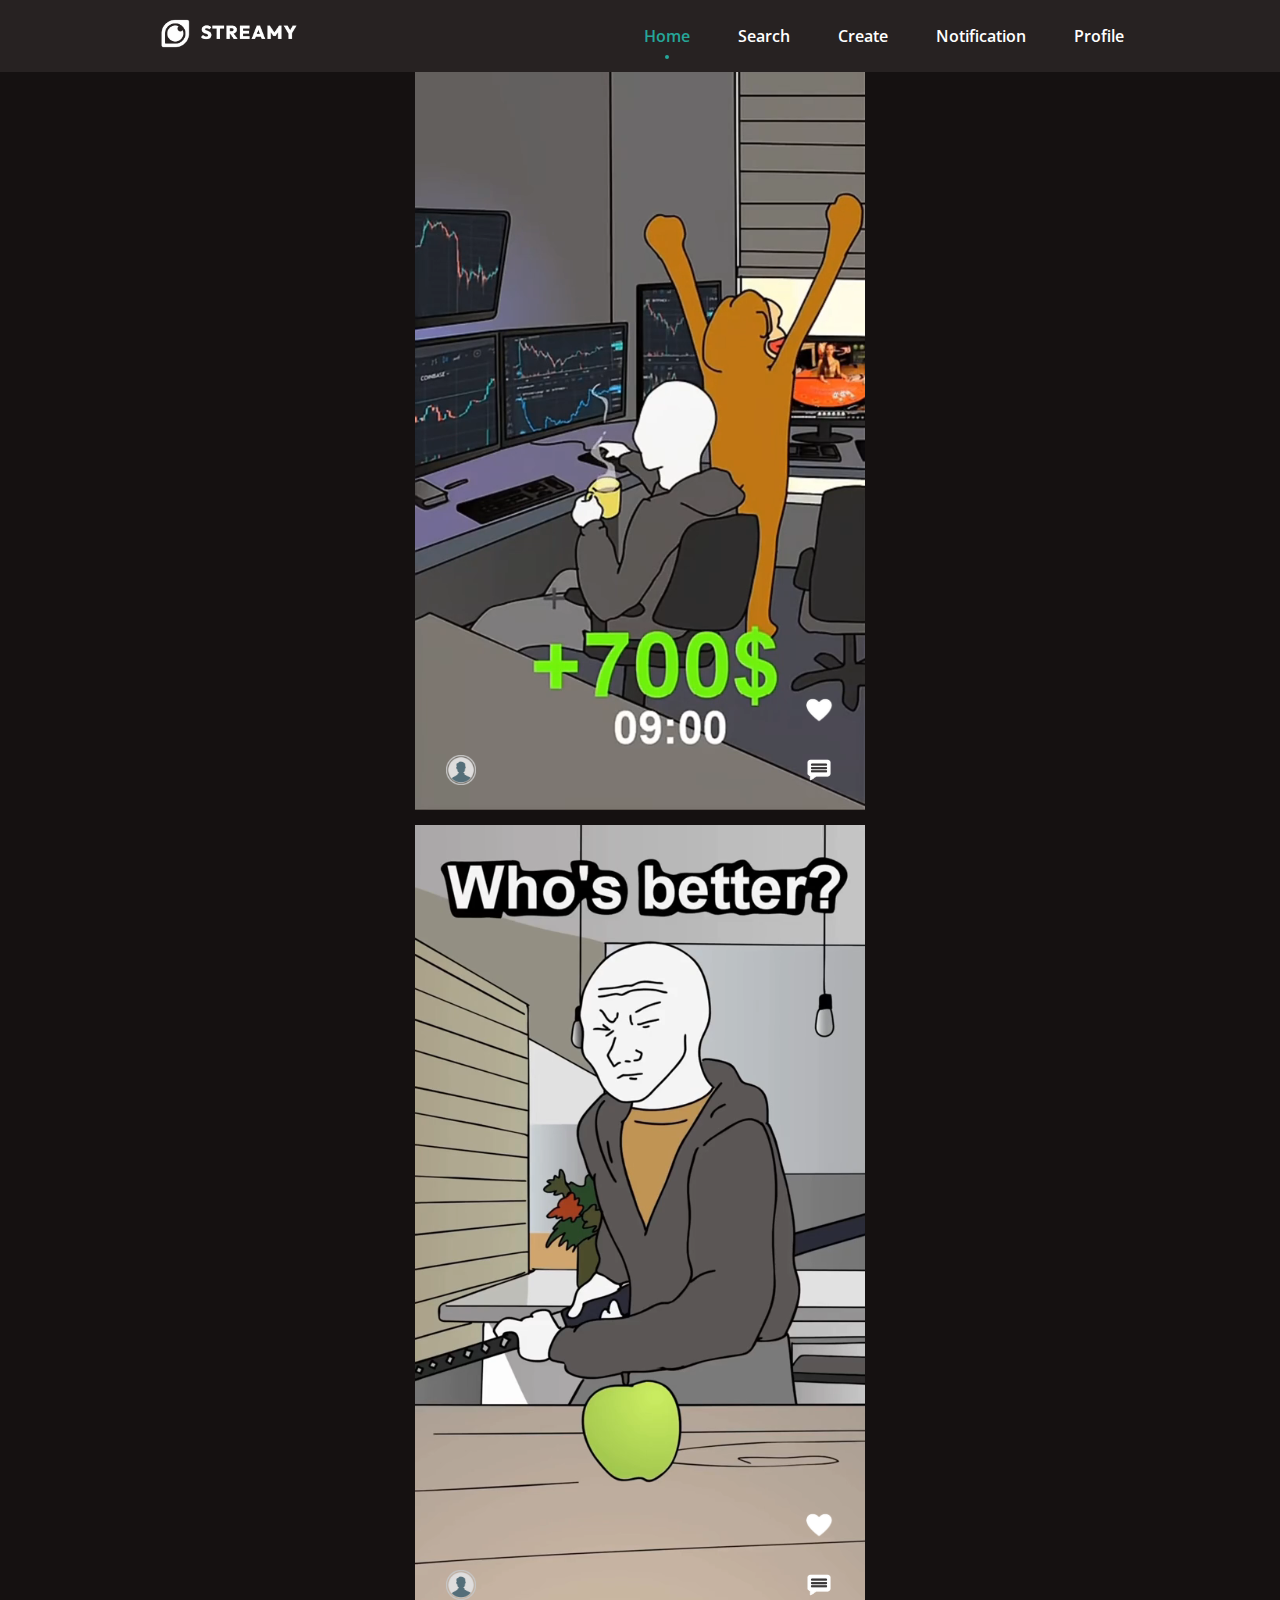
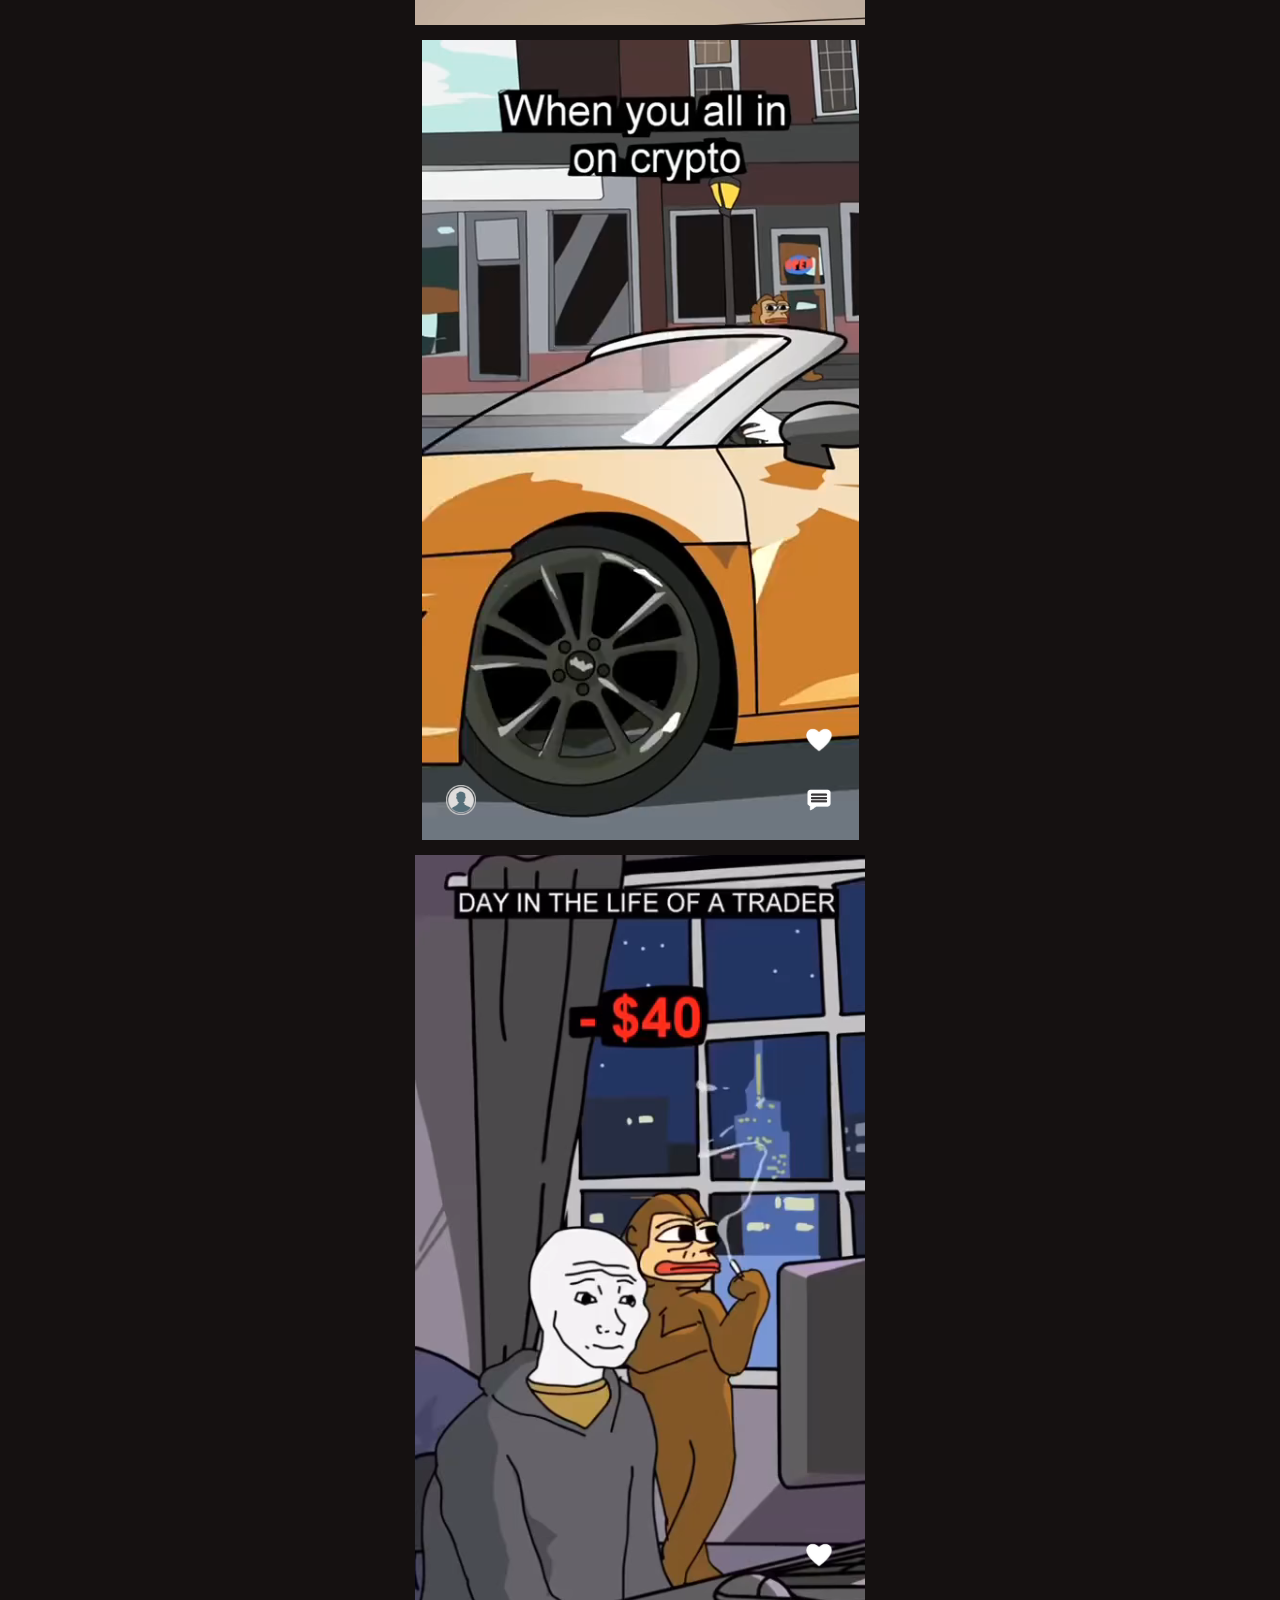
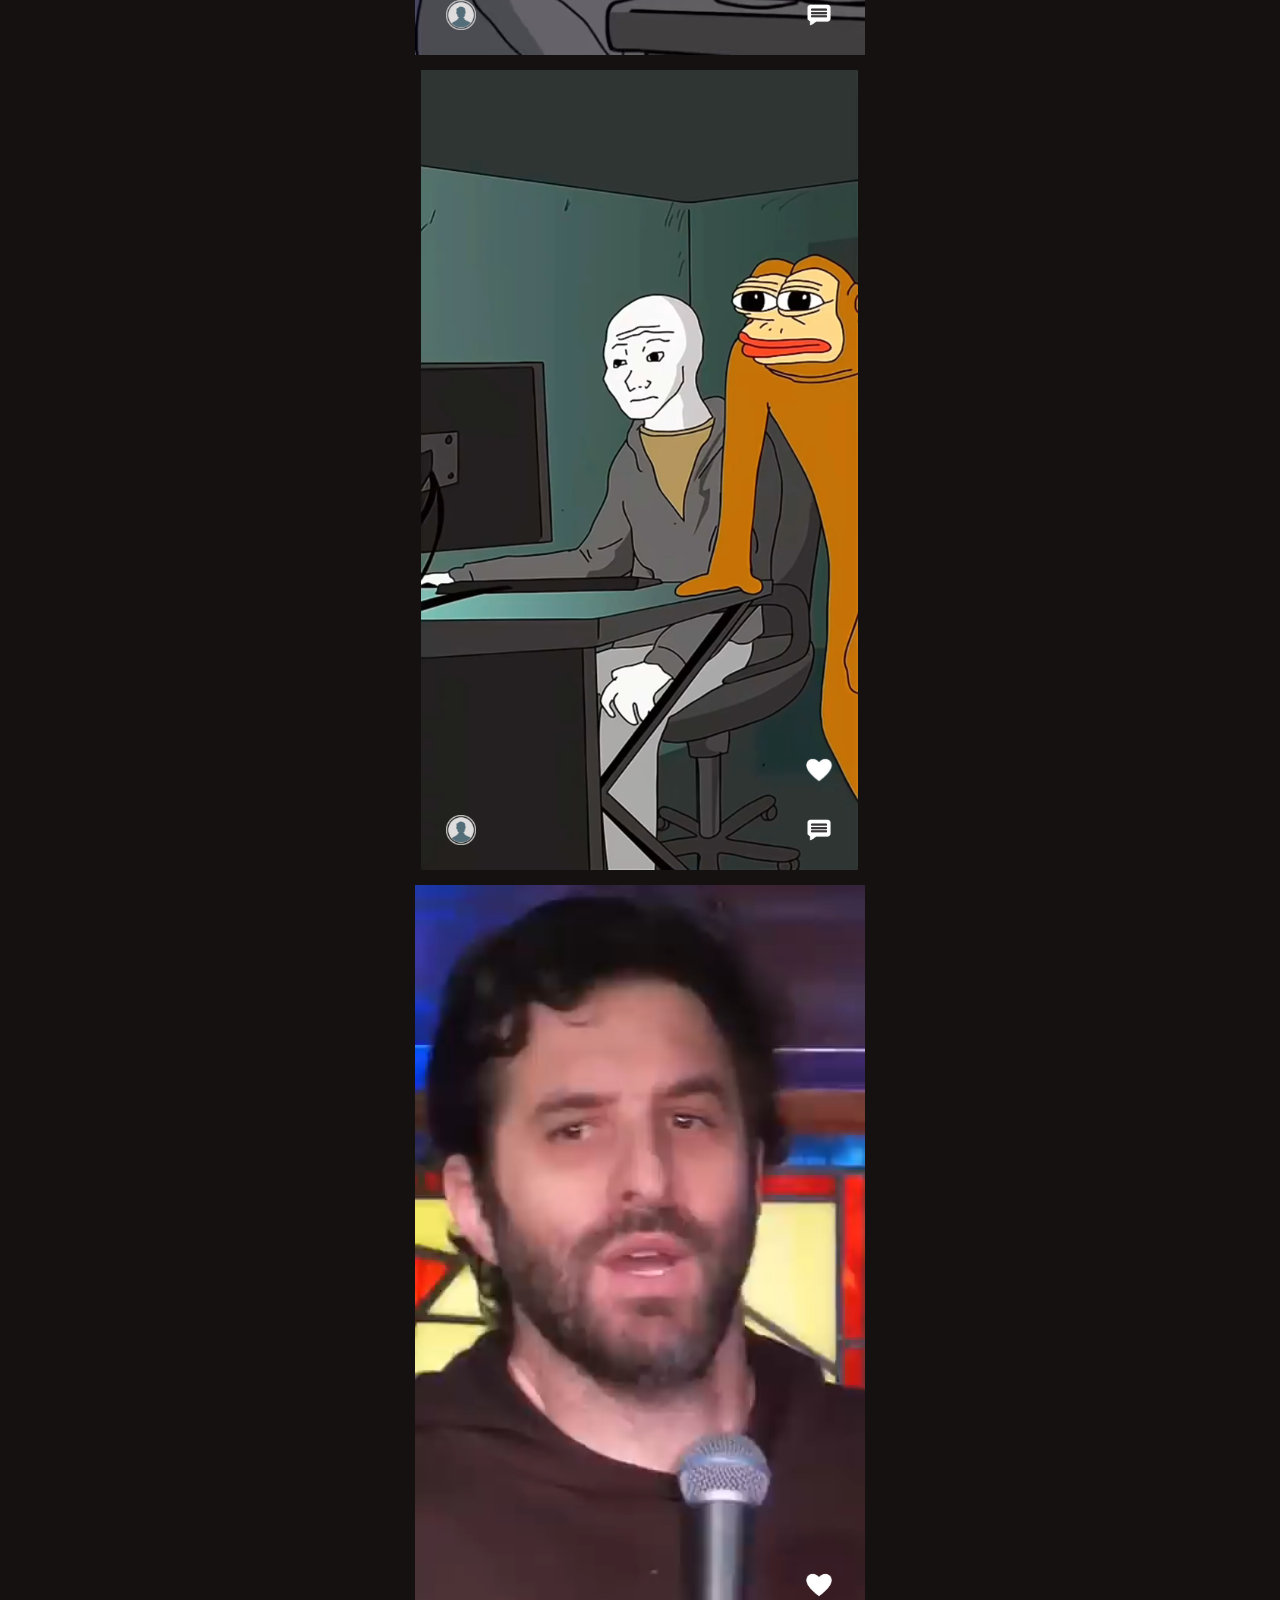
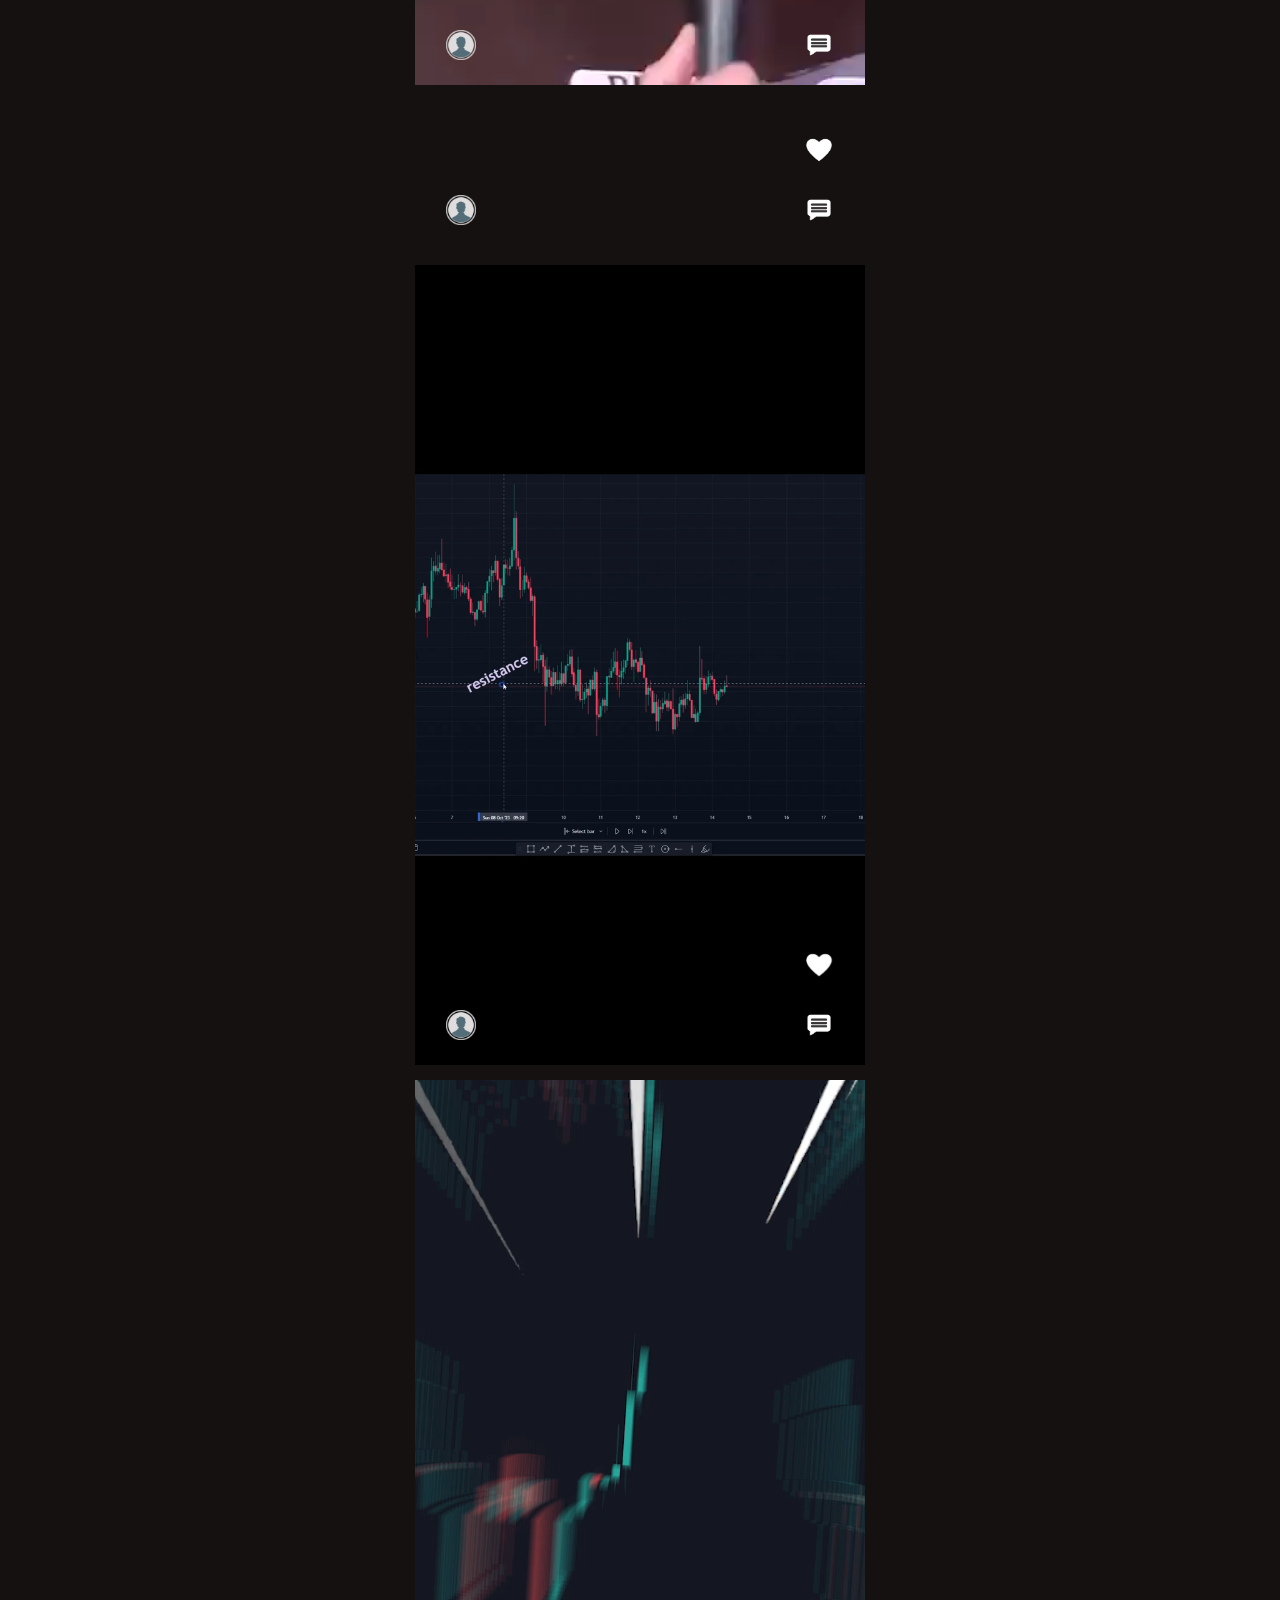
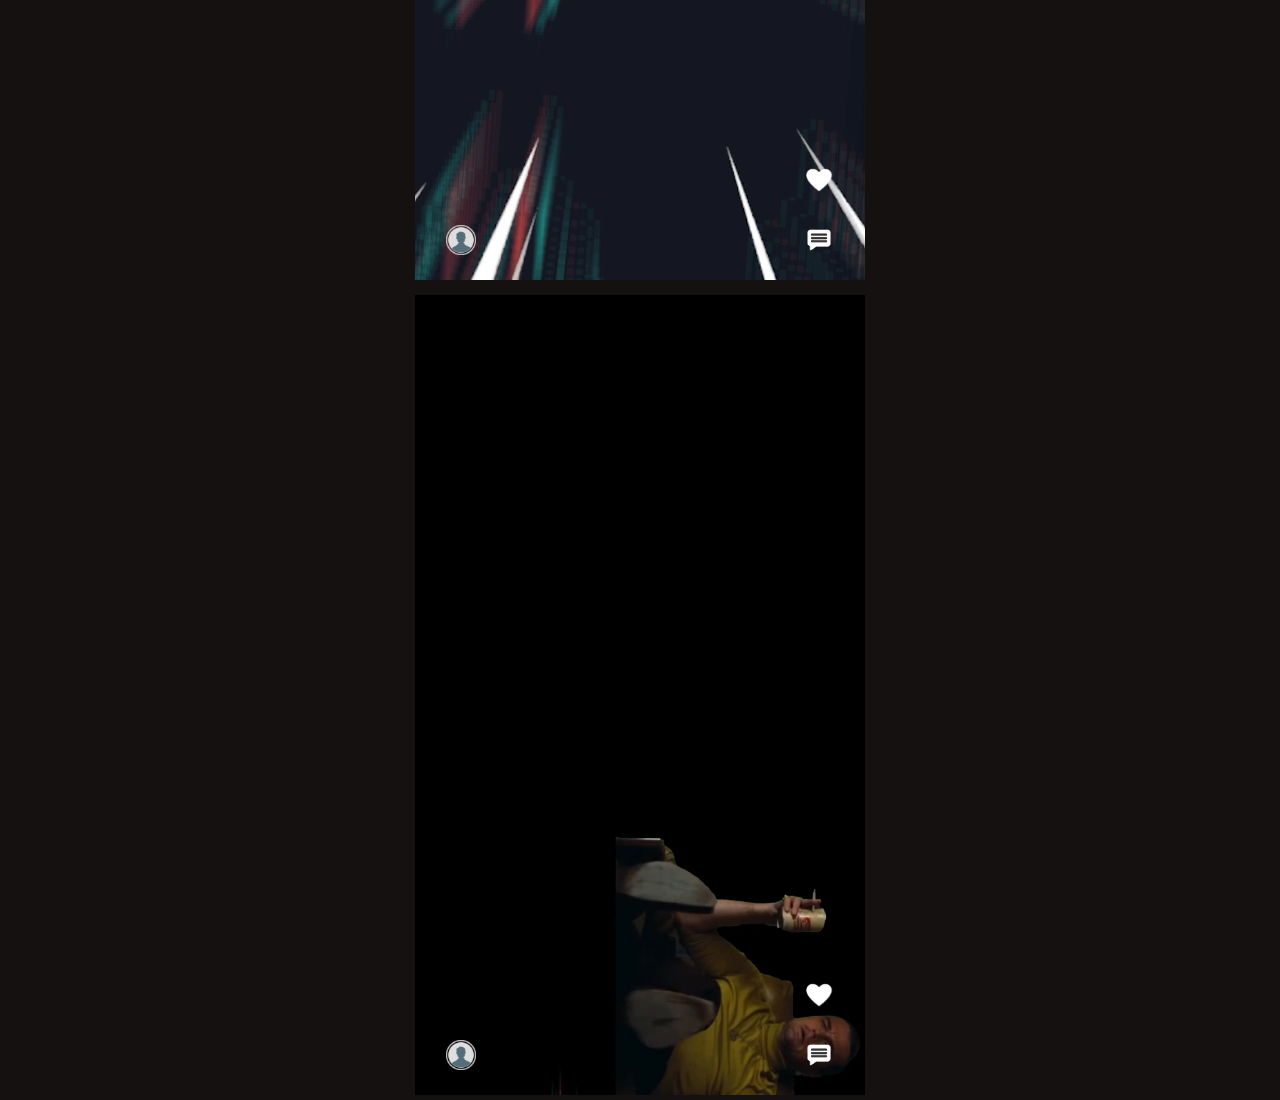
==== commit 438d95cc: "3" ====
--- a/app/index.html
+++ b/app/index.html
@@ -137,7 +137,7 @@
 
                     <article class="featured__card">
                         <video autoplay loop muted >
-                            <source src="./assets/img/v6.mp4" type="video/mp4">
+                            <source src="./assets/img/t1.MP4" type="video/mp4">
                         </video>  
                         <img src="./assets/img/like.png" class="icon1" alt="Icon">       
                         <img src="./assets/img/comen.png" class="icon2" alt="Icon"> 
@@ -145,7 +145,7 @@
                     </article>
                     <article class="featured__card">
                         <video autoplay loop muted >
-                            <source src="./assets/img/v7.mp4" type="video/mp4">
+                            <source src="./assets/img/t2.MP4" type="video/mp4">
                         </video>  
                         <img src="./assets/img/like.png" class="icon1" alt="Icon">       
                         <img src="./assets/img/comen.png" class="icon2" alt="Icon">  
@@ -153,7 +153,7 @@
                     </article>
                     <article class="featured__card">
                         <video autoplay loop muted >
-                            <source src="./assets/img/v8.mp4" type="video/mp4">
+                            <source src="./assets/img/t3.MP4" type="video/mp4">
                         </video> 
                         <img src="./assets/img/like.png" class="icon1" alt="Icon">       
                         <img src="./assets/img/comen.png" class="icon2" alt="Icon">   
@@ -161,7 +161,7 @@
                     </article>
                     <article class="featured__card">
                         <video autoplay loop muted >
-                            <source src="./assets/img/v9.mp4" type="video/mp4">
+                            <source src="./assets/img/t4.MP4" type="video/mp4">
                         </video>  
                         <img src="./assets/img/like.png" class="icon1" alt="Icon">       
                         <img src="./assets/img/comen.png" class="icon2" alt="Icon"> 
@@ -169,7 +169,7 @@
                     </article>
                     <article class="featured__card">
                         <video autoplay loop muted >
-                            <source src="./assets/img/v10.mp4" type="video/mp4">
+                            <source src="./assets/img/t5.MP4" type="video/mp4">
                         </video>  
                         <img src="./assets/img/like.png" class="icon1" alt="Icon">       
                         <img src="./assets/img/comen.png" class="icon2" alt="Icon">   
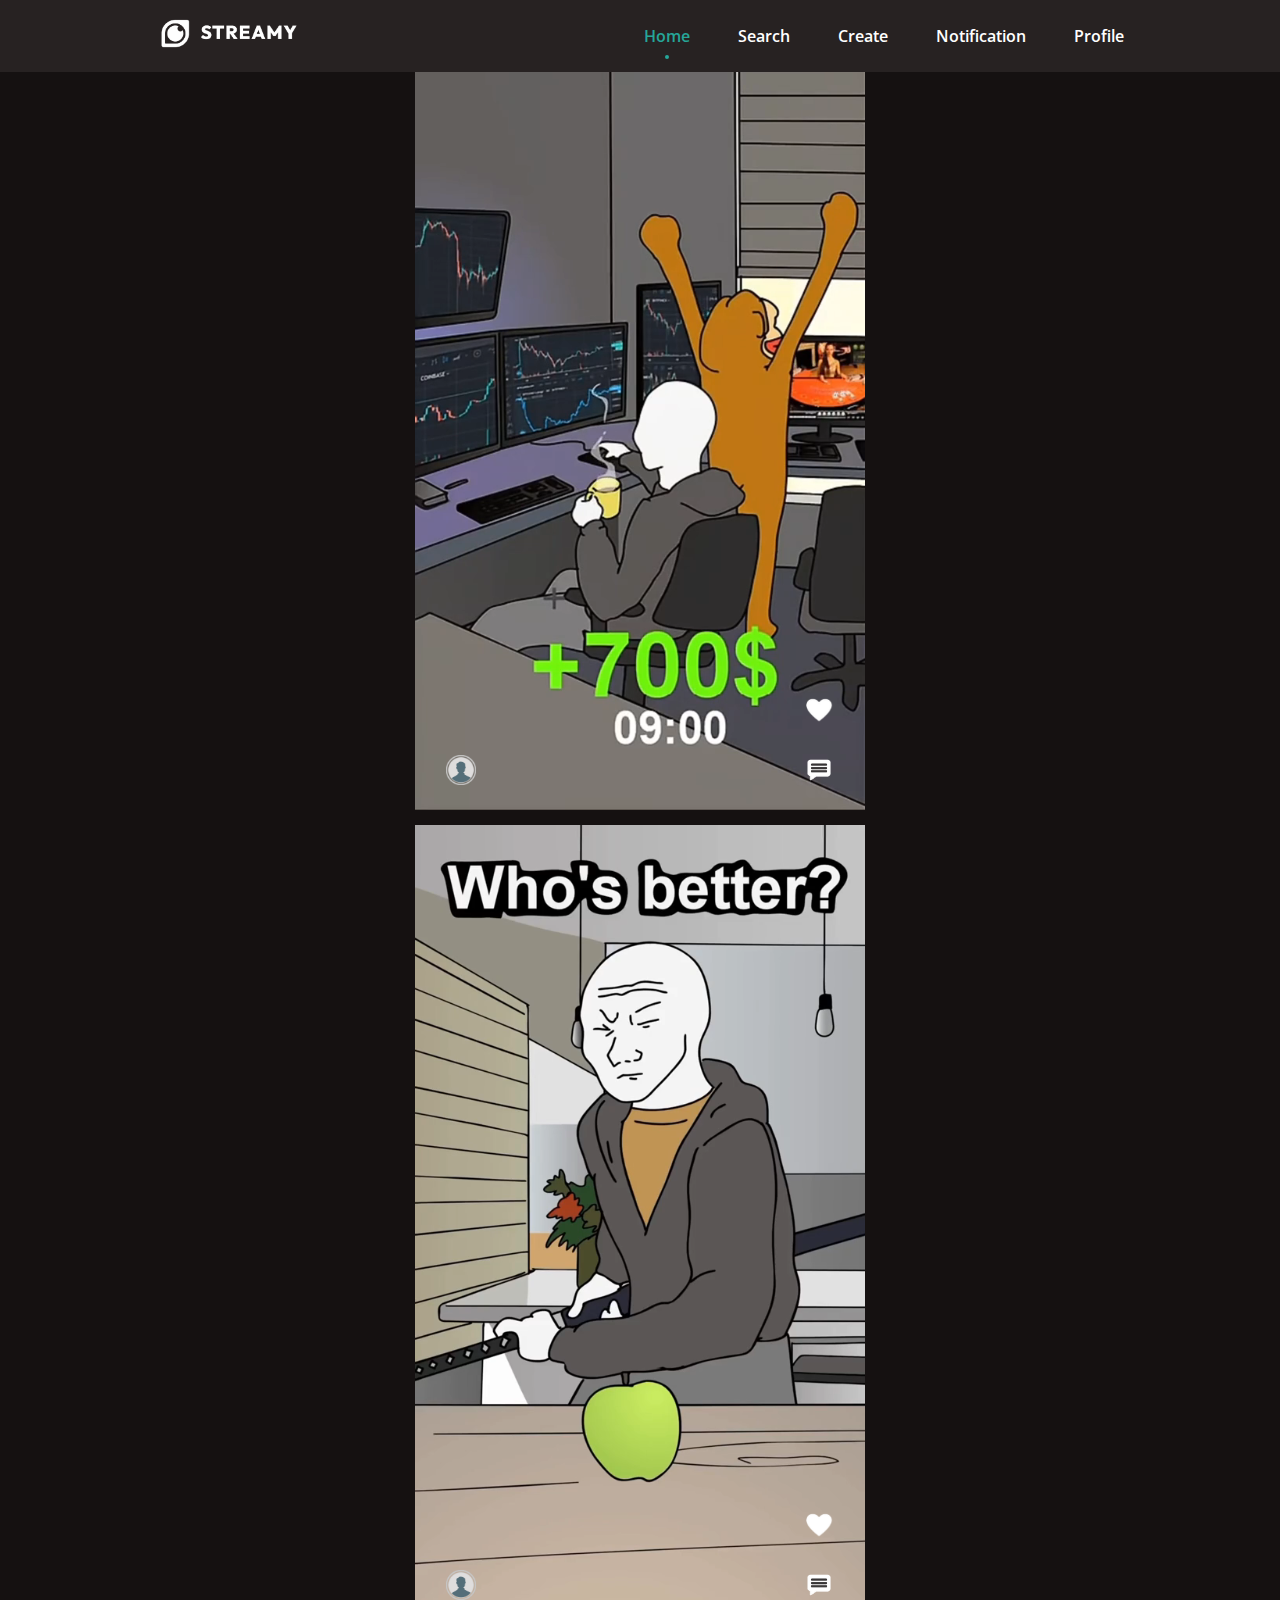
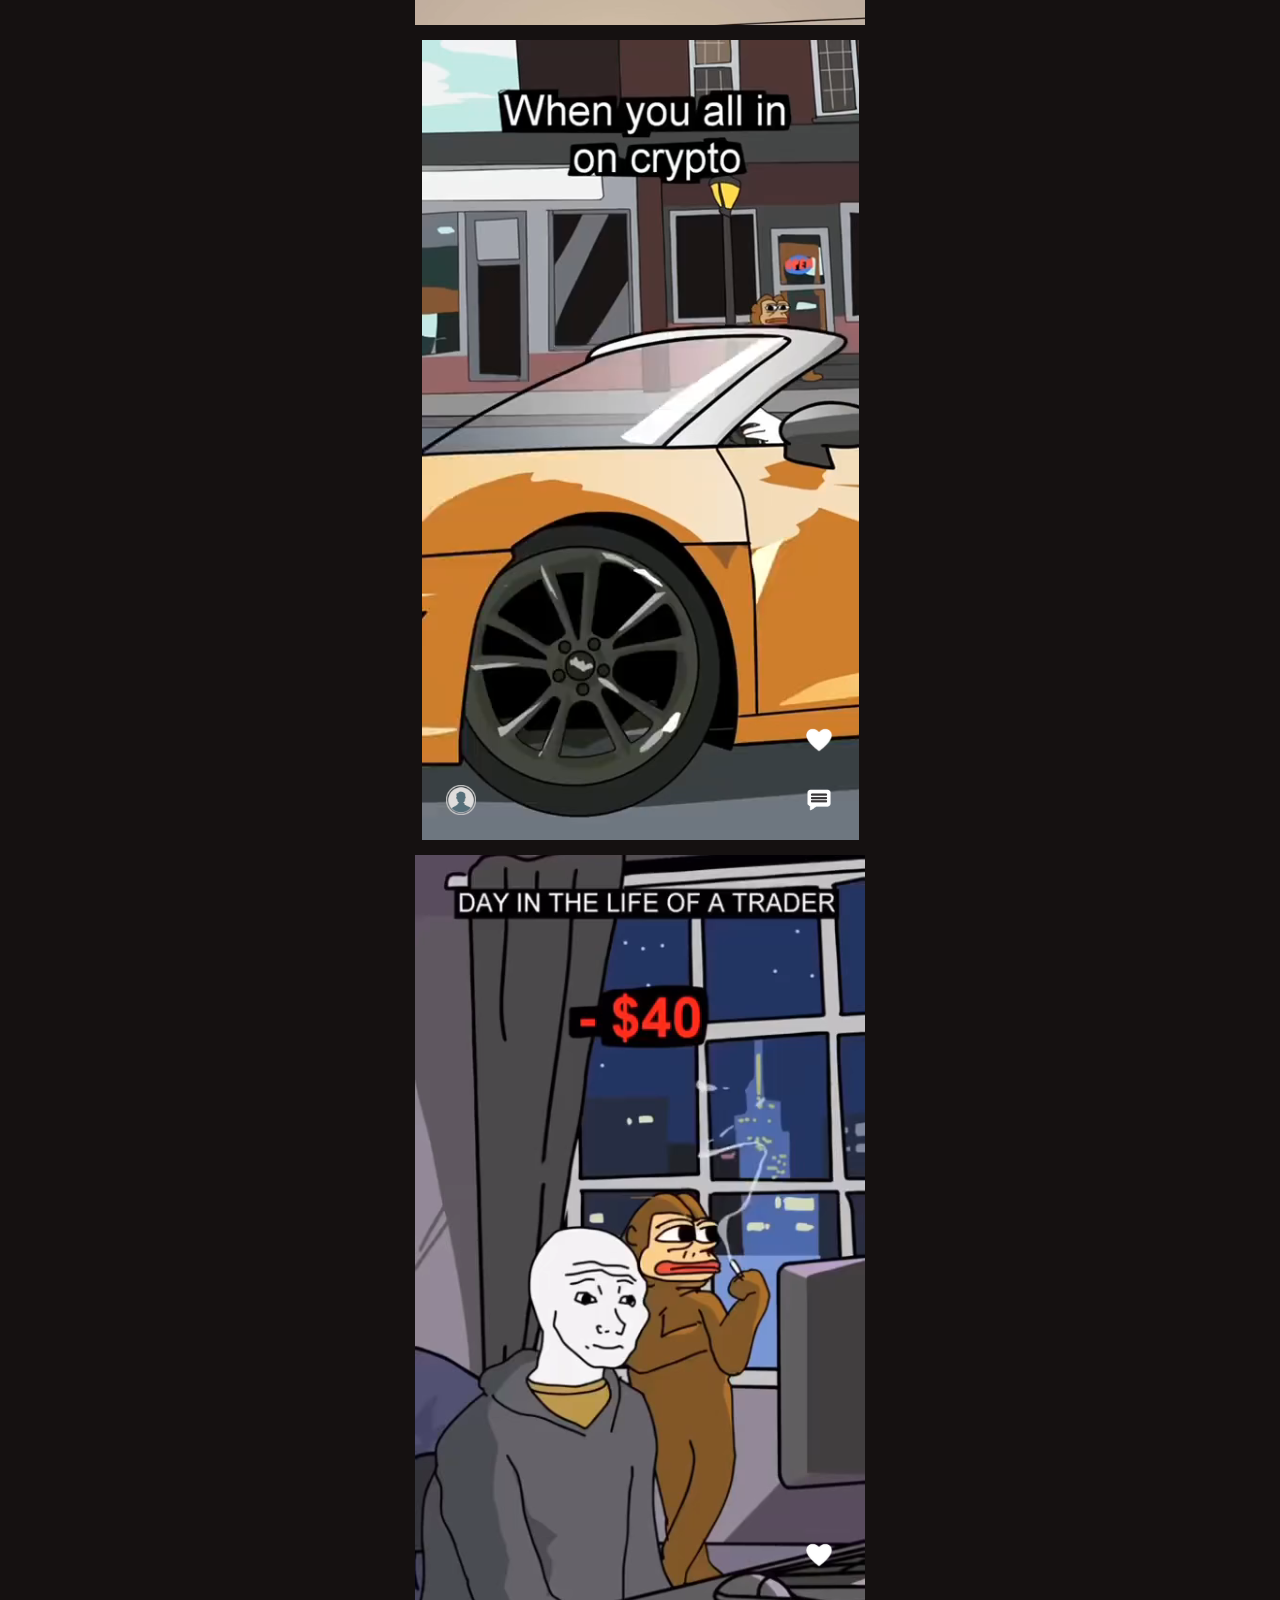
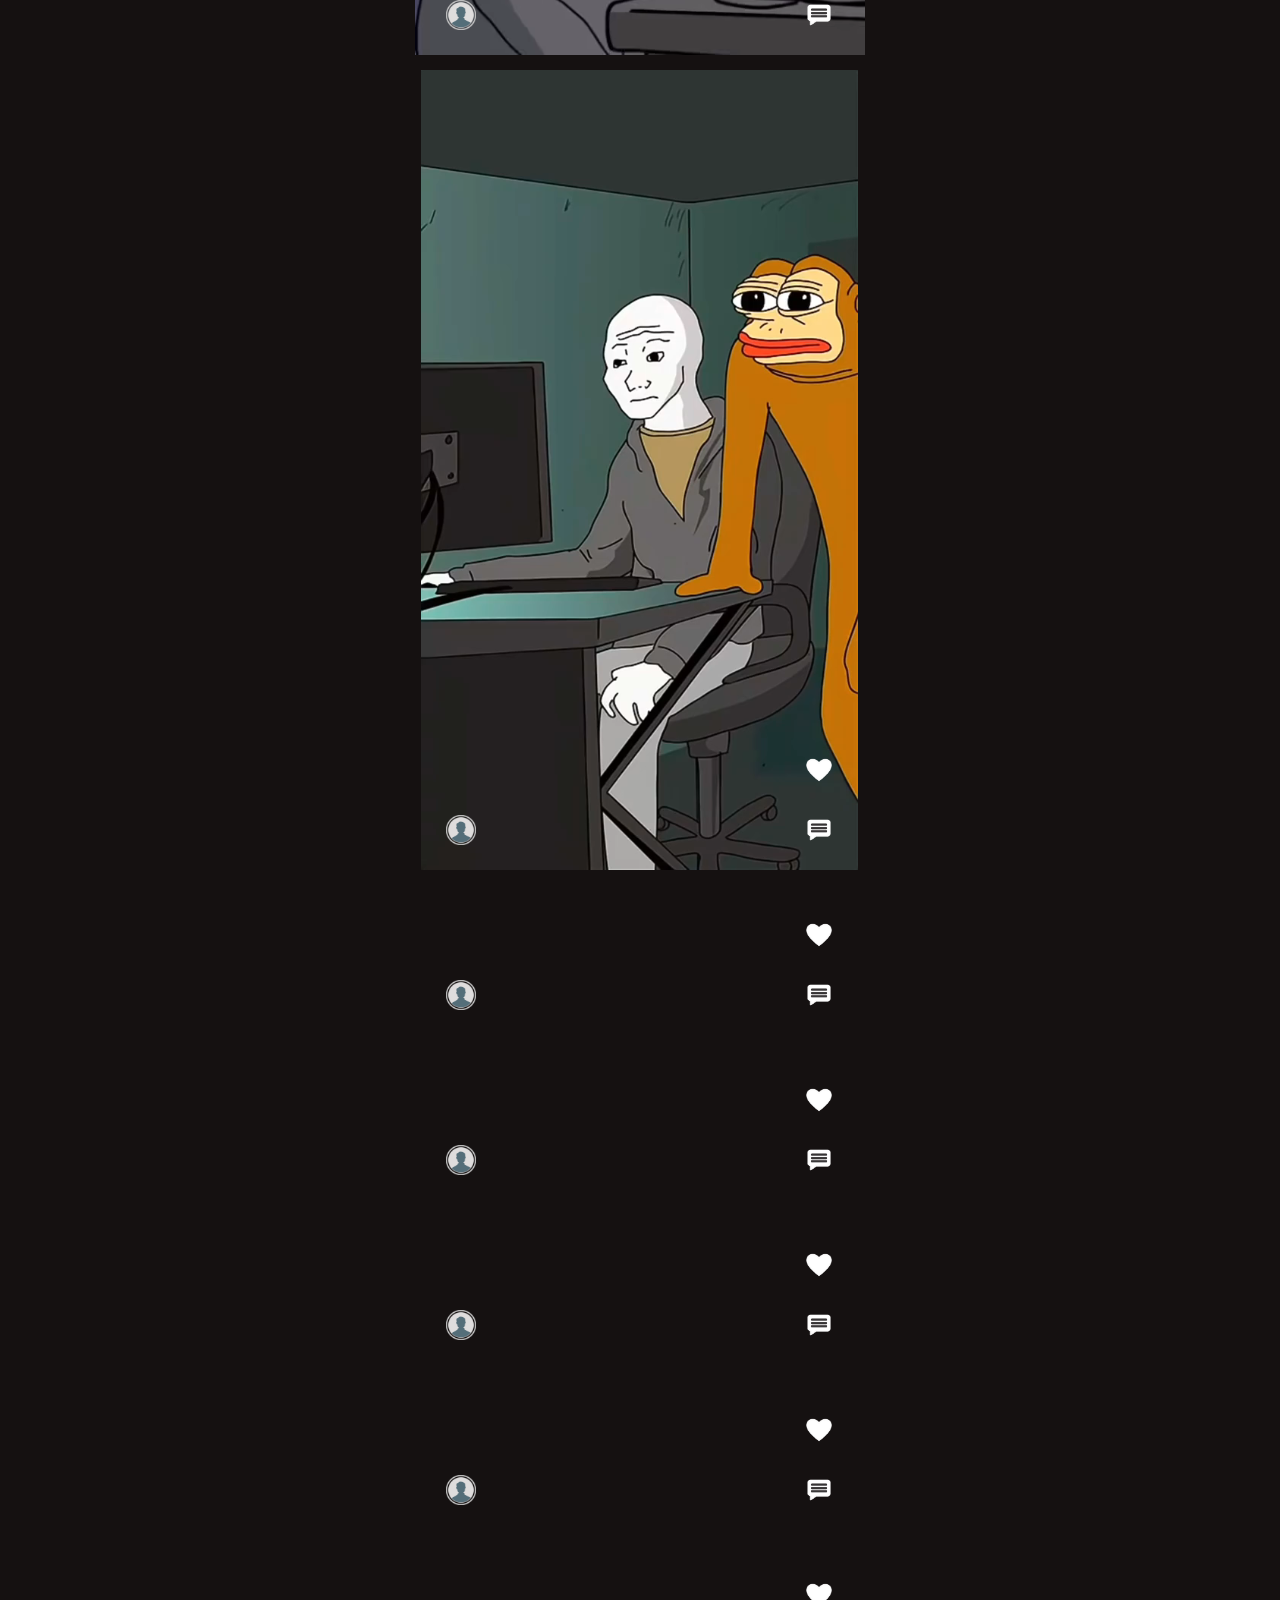
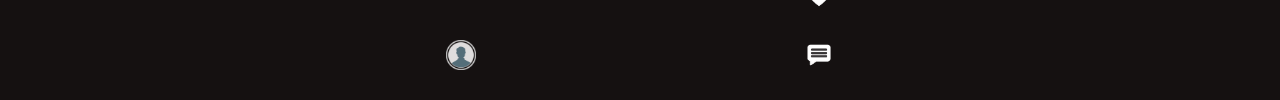
==== commit 9b6d220c: "7" ====
--- a/app/index.html
+++ b/app/index.html
@@ -137,7 +137,7 @@
 
                     <article class="featured__card">
                         <video autoplay loop muted >
-                            <source src="./assets/img/t1.MP4" type="video/mp4">
+                            <source src="./assets/img/t1.mp4" type="video/mp4">
                         </video>  
                         <img src="./assets/img/like.png" class="icon1" alt="Icon">       
                         <img src="./assets/img/comen.png" class="icon2" alt="Icon"> 
@@ -145,7 +145,7 @@
                     </article>
                     <article class="featured__card">
                         <video autoplay loop muted >
-                            <source src="./assets/img/t2.MP4" type="video/mp4">
+                            <source src="./assets/img/t2.mp4" type="video/mp4">
                         </video>  
                         <img src="./assets/img/like.png" class="icon1" alt="Icon">       
                         <img src="./assets/img/comen.png" class="icon2" alt="Icon">  
@@ -153,7 +153,7 @@
                     </article>
                     <article class="featured__card">
                         <video autoplay loop muted >
-                            <source src="./assets/img/t3.MP4" type="video/mp4">
+                            <source src="./assets/img/t3.mp4" type="video/mp4">
                         </video> 
                         <img src="./assets/img/like.png" class="icon1" alt="Icon">       
                         <img src="./assets/img/comen.png" class="icon2" alt="Icon">   
@@ -161,7 +161,7 @@
                     </article>
                     <article class="featured__card">
                         <video autoplay loop muted >
-                            <source src="./assets/img/t4.MP4" type="video/mp4">
+                            <source src="./assets/img/t4.mp4" type="video/mp4">
                         </video>  
                         <img src="./assets/img/like.png" class="icon1" alt="Icon">       
                         <img src="./assets/img/comen.png" class="icon2" alt="Icon"> 
@@ -169,7 +169,7 @@
                     </article>
                     <article class="featured__card">
                         <video autoplay loop muted >
-                            <source src="./assets/img/t5.MP4" type="video/mp4">
+                            <source src="./assets/img/t5.mp4" type="video/mp4">
                         </video>  
                         <img src="./assets/img/like.png" class="icon1" alt="Icon">       
                         <img src="./assets/img/comen.png" class="icon2" alt="Icon">   
